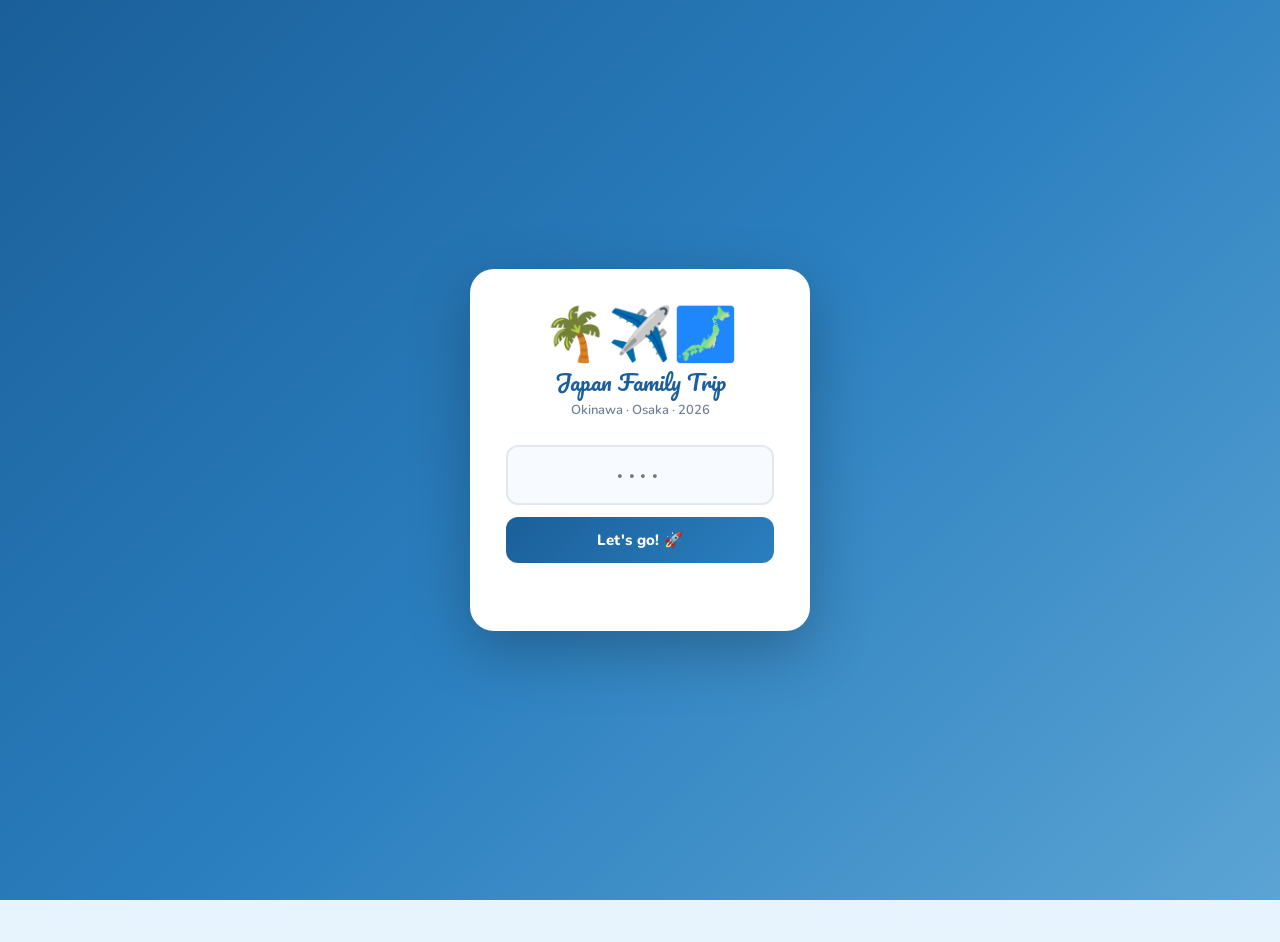
==== index.html @ 99470998 "Update index.html" ====
<!DOCTYPE html>
<html lang="en">
<head>
<meta charset="utf-8">
<meta name="viewport" content="width=device-width, initial-scale=1">
<title>Japan (Okinawa-Osaka) Family Trip 2026</title>
<!-- Favicon: palm tree + sun emoji rendered as SVG data URI -->
<link rel="icon" href="data:image/svg+xml,<svg xmlns='http://www.w3.org/2000/svg' viewBox='0 0 100 100'><text y='.9em' font-size='90'>🌴</text></svg>">
<link rel="preconnect" href="https://fonts.googleapis.com">
<link href="https://fonts.googleapis.com/css2?family=Nunito:wght@400;500;600;700;800&family=Pacifico&display=swap" rel="stylesheet">
<style>
/* ── PASSWORD SCREEN ── */
#pw-screen{
  position:fixed;inset:0;z-index:9999;
  background:linear-gradient(135deg,#1A5F9A 0%,#2B7FBF 50%,#5BA4D4 100%);
  display:flex;align-items:center;justify-content:center;
  font-family:'Nunito',sans-serif;
}
#pw-screen.hidden{display:none}
.pw-card{
  background:#fff;border-radius:24px;
  padding:40px 36px 36px;
  box-shadow:0 20px 60px rgba(0,0,0,.25);
  text-align:center;max-width:340px;width:90%;
}
.pw-emoji{font-size:52px;margin-bottom:8px;display:block;line-height:1}
.pw-title{
  font-family:'Pacifico',cursive;
  font-size:22px;color:#1A5F9A;
  margin-bottom:4px;line-height:1.2;
}
.pw-sub{font-size:13px;font-weight:600;color:#718096;margin-bottom:24px}
.pw-input{
  width:100%;padding:13px 16px;
  border:2px solid #E2E8F0;border-radius:12px;
  font-family:'Nunito',sans-serif;font-size:22px;
  font-weight:800;letter-spacing:.25em;
  text-align:center;color:#2D3748;
  outline:none;transition:border-color .2s;
  background:#F7FAFF;
}
.pw-input:focus{border-color:#2B7FBF;background:#fff}
.pw-btn{
  width:100%;margin-top:12px;padding:13px;
  background:linear-gradient(135deg,#1A5F9A,#2B7FBF);
  color:#fff;border:none;border-radius:12px;
  font-family:'Nunito',sans-serif;font-size:15px;font-weight:800;
  cursor:pointer;transition:opacity .2s,transform .1s;
  letter-spacing:.02em;
}
.pw-btn:hover{opacity:.92;transform:translateY(-1px)}
.pw-btn:active{transform:translateY(0)}
.pw-error{
  font-size:13px;font-weight:700;color:#E53E3E;
  margin-top:10px;min-height:20px;
  opacity:0;transition:opacity .2s;
}
.pw-error.show{opacity:1}
</style>
<style>
/* ── RESET ── */
*,*::before,*::after{box-sizing:border-box;margin:0;padding:0}

:root{
  --sky:#E8F4FD;
  --ocean:#2B7FBF;
  --ocean-deep:#1A5F9A;
  --ocean-light:#5BA4D4;
  --sand:#FEF3E2;
  --sand-dark:#F5E0B8;
  --coral:#F4845F;
  --coral-dark:#D9612F;
  --sun:#FFCA3A;
  --palm:#3A9E6F;
  --palm-dark:#2A7A52;
  --text:#2D3748;
  --text-soft:#718096;
  --white:#FFFFFF;
  --card-shadow:0 2px 12px rgba(43,127,191,.10), 0 1px 4px rgba(43,127,191,.06);

  --d1:#5B9FD4;
  --d2:#3A9E6F;
  --d3:#C4724A;
  --d4:#F4845F;
  --d5:#9B72CF;
  --d6:#5B9FD4;
  --d7:#3A9E6F;
  --d8:#C4724A;
  --d9:#F4A430;
  --d10:#718096;
}

html{scroll-behavior:smooth}

body{
  background:var(--sky);
  background-image:
    radial-gradient(ellipse at 20% 0%, rgba(255,202,58,.18) 0%, transparent 60%),
    radial-gradient(ellipse at 80% 0%, rgba(91,159,212,.2) 0%, transparent 55%);
  color:var(--text);
  font-family:'Nunito',sans-serif;
  font-size:15px;
  line-height:1.65;
  min-height:100vh;
}

/* ── WAVY DECORATION ── */
.wave-divider{
  width:100%;overflow:hidden;line-height:0;
  background:var(--ocean-deep);
}
.wave-divider svg{display:block;width:100%;height:32px}

/* ── HERO ── */
.hero{
  background:linear-gradient(135deg, var(--ocean-deep) 0%, var(--ocean) 50%, var(--ocean-light) 100%);
  color:#fff;
  padding:48px 28px 40px;
  position:relative;
  overflow:hidden;
}
.hero-bubbles{
  position:absolute;inset:0;pointer-events:none;overflow:hidden;
}
.bubble{
  position:absolute;border-radius:50%;
  background:rgba(255,255,255,.06);
  animation:rise 8s infinite ease-in;
}
.bubble:nth-child(1){width:60px;height:60px;left:8%;animation-delay:0s;animation-duration:9s}
.bubble:nth-child(2){width:35px;height:35px;left:22%;animation-delay:2s;animation-duration:7s}
.bubble:nth-child(3){width:80px;height:80px;left:55%;animation-delay:1s;animation-duration:11s}
.bubble:nth-child(4){width:45px;height:45px;left:75%;animation-delay:3s;animation-duration:8s}
.bubble:nth-child(5){width:25px;height:25px;left:90%;animation-delay:0.5s;animation-duration:6s}
@keyframes rise{
  0%{bottom:-80px;opacity:0}
  10%{opacity:1}
  90%{opacity:.4}
  100%{bottom:110%;opacity:0}
}

.hero-inner{max-width:900px;margin:0 auto;position:relative;z-index:1}
.hero h1{
  font-family:'Pacifico',cursive;
  font-size:clamp(32px,6vw,58px);
  line-height:1.1;
  margin-bottom:6px;
  text-shadow:0 2px 20px rgba(0,0,0,.15);
}
.hero h1 .highlight{
  color:var(--sun);
  display:inline-block;
}
.hero-sub{
  font-size:17px;font-weight:600;
  color:rgba(255,255,255,.85);
  margin-bottom:20px;
}
/* ── WAVE BOTTOM ── */
.hero-wave{
  position:absolute;bottom:-1px;left:0;right:0;
  pointer-events:none;
}

/* ── NAV ── */
.sticky-nav{
  position:sticky;top:0;z-index:100;
  background:rgba(232,244,253,.96);
  backdrop-filter:blur(12px);
  border-bottom:2px solid rgba(43,127,191,.12);
  box-shadow:0 2px 12px rgba(43,127,191,.08);
}
.nav-inner{
  max-width:900px;margin:0 auto;
  display:flex;align-items:center;gap:2px;
  padding:0 20px;overflow-x:auto;
  scrollbar-width:none;
}
.nav-inner::-webkit-scrollbar{display:none}
.nav-btn{
  flex-shrink:0;
  padding:12px 16px;
  font-size:13px;font-weight:700;font-family:'Nunito',sans-serif;
  color:var(--text-soft);background:none;border:none;cursor:pointer;
  border-bottom:3px solid transparent;
  border-radius:0;
  transition:color .2s,border-color .2s;
  white-space:nowrap;
}
.nav-btn:hover{color:var(--ocean)}
.nav-btn.active{color:var(--ocean);border-bottom-color:var(--ocean)}

/* ── LAYOUT ── */
.page{display:none}
.page.active{display:block}
.content{max-width:900px;margin:0 auto;padding:32px 20px 72px}

/* ── SECTION LABEL ── */
.section-label{
  font-size:12px;font-weight:800;letter-spacing:.1em;text-transform:uppercase;
  color:var(--ocean);margin-bottom:18px;
  display:flex;align-items:center;gap:10px;
}
.section-label::after{content:'';flex:1;height:2px;background:linear-gradient(to right,rgba(43,127,191,.2),transparent);border-radius:2px}

/* ── CITY BANNER ── */
.city-banner{
  border-radius:18px;padding:20px 22px;margin-bottom:24px;
  display:flex;align-items:center;gap:14px;
  position:relative;overflow:hidden;
}
.city-banner.oki{background:linear-gradient(135deg,#1A7F5A,#2BAF82)}
.city-banner.osa{background:linear-gradient(135deg,#C4724A,#F4845F)}
.city-banner-emoji{font-size:36px;line-height:1;flex-shrink:0}
.city-banner-text h2{font-size:20px;font-weight:800;color:#fff;line-height:1.2}
.city-banner-text p{font-size:13px;color:rgba(255,255,255,.8);font-weight:500;margin-top:2px}

/* ── CARDS ── */
.card{
  background:var(--white);
  border-radius:20px;
  overflow:hidden;
  margin-bottom:14px;
  box-shadow:var(--card-shadow);
  border:1.5px solid rgba(43,127,191,.08);
  transition:box-shadow .2s, transform .15s;
}
.card:hover{box-shadow:0 6px 24px rgba(43,127,191,.13);transform:translateY(-1px)}

.card-header{
  display:flex;align-items:center;gap:14px;
  padding:16px 20px;cursor:pointer;
  user-select:none;
  transition:background .15s;
  border-radius:20px 20px 0 0;
}
.card-header:hover{background:#F7FBFF}

.day-pill{
  width:42px;height:42px;border-radius:50%;
  display:flex;align-items:center;justify-content:center;
  font-size:11px;font-weight:800;color:#fff;flex-shrink:0;
  box-shadow:0 3px 10px rgba(0,0,0,.15);
}
.card-titles{flex:1;min-width:0}
.card-day-name{font-size:12px;font-weight:700;color:var(--text-soft);text-transform:uppercase;letter-spacing:.05em}
.card-title{font-size:16px;font-weight:800;color:var(--text)}
.card-date{
  font-size:12px;font-weight:600;color:var(--text-soft);
  background:var(--sky);border-radius:20px;padding:3px 10px;
  flex-shrink:0;margin-left:auto;
}
.chevron{
  font-size:16px;color:var(--text-soft);
  transition:transform .25s;flex-shrink:0;margin-left:4px;
}

.card-body{display:none;border-top:1.5px solid rgba(43,127,191,.08)}
.card-body.open{display:block}
.card-body-inner{padding:20px 22px}

/* ── STOPS ── */
.stops-list{display:flex;flex-direction:column;gap:0}
.stop{
  display:flex;gap:14px;
  padding:10px 0;
  position:relative;
}
.stop-left{
  display:flex;flex-direction:column;align-items:center;
  flex-shrink:0;width:14px;padding-top:4px;
}
.stop-dot{
  width:12px;height:12px;border-radius:50%;flex-shrink:0;
  border:2px solid white;
  box-shadow:0 0 0 1.5px currentColor;
}
.stop-line{
  flex:1;width:2px;
  background:linear-gradient(to bottom,rgba(43,127,191,.15),rgba(43,127,191,.05));
  margin:3px 0;min-height:14px;
}
.stop:last-child .stop-line{display:none}
.stop-text{padding-bottom:6px;flex:1;min-width:0}
.stop-name{font-size:14px;font-weight:700;color:var(--text)}
.stop-note{font-size:13px;color:var(--text-soft);margin-top:2px;line-height:1.5}
.transport{
  display:inline-flex;align-items:center;gap:5px;
  background:var(--sky);
  border:1.5px solid rgba(43,127,191,.15);
  border-radius:20px;padding:3px 10px;
  font-size:11px;font-weight:600;color:var(--ocean);margin-top:5px;
}

/* ── SUGGESTIONS ── */
.suggestions{
  margin-top:20px;padding:16px 18px;
  background:linear-gradient(135deg,#FFFBF0,#FFF9E8);
  border-radius:14px;
  border:1.5px solid rgba(244,164,48,.2);
}
.suggestions-label{
  font-size:12px;font-weight:800;letter-spacing:.06em;text-transform:uppercase;
  color:#C68A1A;margin-bottom:12px;
  display:flex;align-items:center;gap:6px;
}
.sugg-list{display:flex;flex-direction:column;gap:10px}
.sugg-item{
  background:rgba(255,255,255,.7);
  border-radius:10px;
  padding:10px 14px;
  border:1px solid rgba(244,164,48,.15);
}
.sugg-name{font-size:13px;font-weight:700;color:var(--text)}
.sugg-desc{font-size:12px;color:var(--text-soft);margin-top:2px;line-height:1.5}

/* ── NOTES ── */
.notes-area{
  margin-top:16px;padding:14px 16px;
  background:linear-gradient(135deg,#F0FBF6,#E8F8F0);
  border-radius:14px;
  border:1.5px solid rgba(58,158,111,.2);
}
.notes-label{
  font-size:12px;font-weight:800;letter-spacing:.06em;text-transform:uppercase;
  color:#2A7A52;margin-bottom:8px;
  display:flex;align-items:center;gap:6px;
}
textarea.notes{
  width:100%;min-height:72px;
  background:rgba(255,255,255,.8);
  border:1.5px solid rgba(58,158,111,.2);
  border-radius:10px;
  padding:10px 12px;
  font-family:'Nunito',sans-serif;
  font-size:13px;font-weight:500;color:var(--text);
  resize:vertical;outline:none;
  transition:border-color .2s,background .2s;
  line-height:1.55;
}
textarea.notes::placeholder{color:#A8C4B8;font-weight:400}
textarea.notes:focus{border-color:rgba(58,158,111,.5);background:#fff}
.save-note{
  margin-top:6px;font-size:11px;font-weight:600;
  color:#A8C4B8;display:flex;align-items:center;gap:5px;
}
.save-note.saved{color:#3A9E6F}

/* ── FLIGHT & HOTEL CARDS ── */
.flight-row{
  background:var(--white);border-radius:14px;
  box-shadow:var(--card-shadow);
  border:1.5px solid rgba(43,127,191,.08);
  padding:14px 18px;margin-bottom:10px;
  display:grid;grid-template-columns:auto 1fr auto;
  align-items:center;gap:14px;
}
.flight-no{
  font-size:11px;font-weight:800;
  background:var(--ocean);color:#fff;
  padding:3px 9px;border-radius:20px;white-space:nowrap;
}
.flight-route{font-size:14px;font-weight:700}
.flight-time{font-size:12px;font-weight:600;color:var(--text-soft);text-align:right}

.hotel-card{
  background:var(--white);border-radius:14px;
  box-shadow:var(--card-shadow);border:1.5px solid rgba(43,127,191,.08);
  padding:16px 18px;margin-bottom:10px;
  display:flex;gap:14px;align-items:flex-start;
}
.hotel-icon{font-size:26px;line-height:1;flex-shrink:0}
.hotel-name{font-size:15px;font-weight:800}
.hotel-detail{font-size:12px;font-weight:500;color:var(--text-soft);margin-top:3px;line-height:1.5}

/* ── QUICK DAY LIST ── */
.quick-item{
  background:var(--white);border-radius:14px;
  box-shadow:var(--card-shadow);border:1.5px solid rgba(43,127,191,.08);
  padding:12px 16px;margin-bottom:8px;
  display:flex;align-items:center;gap:12px;
  cursor:pointer;transition:all .15s;
}
.quick-item:hover{transform:translateX(4px);box-shadow:0 4px 18px rgba(43,127,191,.14)}

/* ── MAP CARDS ── */
.map-card{
  background:var(--white);border-radius:20px;
  box-shadow:var(--card-shadow);border:1.5px solid rgba(43,127,191,.08);
  padding:24px 20px 16px;margin-bottom:24px;
  overflow:hidden;
}
.map-card-title{font-size:17px;font-weight:800;margin-bottom:2px}
.map-card-sub{font-size:13px;font-weight:500;color:var(--text-soft);margin-bottom:16px}
.map-legend{
  display:flex;flex-wrap:wrap;gap:8px 18px;
  margin-top:14px;padding-top:12px;
  border-top:1.5px solid rgba(43,127,191,.08);
}
.leg-item{display:flex;align-items:center;gap:6px;font-size:12px;font-weight:600;color:var(--text-soft)}
.leg-dot{width:10px;height:10px;border-radius:50%;flex-shrink:0}

svg{display:block;width:100%}

@media(max-width:600px){
  .hero{padding:36px 16px 32px}
  .hero h1{font-size:36px}
  .content{padding:20px 14px 60px}
  .card-date{display:none}
  .flight-row{grid-template-columns:auto 1fr;gap:10px}
  .flight-time{grid-column:2;color:var(--text-soft);text-align:left}
}
</style>
</head>
<body>

<!-- PASSWORD SCREEN -->
<div id="pw-screen">
  <div class="pw-card">
    <span class="pw-emoji">🌴✈️🗾</span>
    <div class="pw-title">Japan Family Trip</div>
    <div class="pw-sub">Okinawa · Osaka · 2026</div>
    <input class="pw-input" id="pw-input" type="password"
           maxlength="4" placeholder="····"
           autocomplete="off" inputmode="numeric"
           onkeydown="if(event.key==='Enter')checkPw()">
    <button class="pw-btn" onclick="checkPw()">Let's go! 🚀</button>
    <div class="pw-error" id="pw-error">Wrong password — try again! 🙈</div>

  </div>
</div>

<!-- HERO -->
<div class="hero">
  <div class="hero-bubbles">
    <div class="bubble"></div><div class="bubble"></div>
    <div class="bubble"></div><div class="bubble"></div><div class="bubble"></div>
  </div>
  <div class="hero-inner">
    <h1>Japan <span class="highlight">Trip!</span></h1>
    <div class="hero-sub">Andrew, Cheryl, Ethan & Elroy · 30 May – 8 Jun 2026 🌴</div>
  </div>
  <svg class="hero-wave" viewBox="0 0 1440 48" preserveAspectRatio="none" style="height:48px">
    <path d="M0,32 C360,0 720,48 1080,16 C1260,0 1380,24 1440,32 L1440,48 L0,48 Z" fill="#E8F4FD"/>
  </svg>
</div>

<!-- NAV -->
<nav class="sticky-nav">
  <div class="nav-inner">
    <button class="nav-btn active" onclick="showPage('overview')">🗓 Overview</button>
    <button class="nav-btn" onclick="showPage('okinawa')">🏝 Okinawa</button>
    <button class="nav-btn" onclick="showPage('osaka')">🏙 Osaka</button>
    <button class="nav-btn" onclick="showPage('maps')">🗺 Maps</button>
    <button class="nav-btn" onclick="showPage('notes')">📝 Notes</button>
  </div>
</nav>

<!-- ════════ OVERVIEW ════════ -->
<div id="page-overview" class="page active">
<div class="content">
  <div class="section-label">✈️ Flights</div>
  <div style="margin-bottom:28px">
    <div class="flight-row">
      <span class="flight-no">SQ 656</span>
      <span class="flight-route">Singapore Changi T2 → Fukuoka T1</span>
      <span class="flight-time">30 May · 01:20 → 08:20</span>
    </div>
    <div class="flight-row">
      <span class="flight-no">NH 1207</span>
      <span class="flight-route">Fukuoka T1 (Domestic) → Okinawa Naha T1</span>
      <span class="flight-time">30 May · 12:05 → 13:55</span>
    </div>
    <div class="flight-row">
      <span class="flight-no">NU 004</span>
      <span class="flight-route">Okinawa Naha T1 → Osaka KIX T1</span>
      <span class="flight-time">4 Jun · 11:15 → 13:15</span>
    </div>
    <div class="flight-row">
      <span class="flight-no">SQ 621</span>
      <span class="flight-route">Osaka KIX T1 → Singapore Changi T3</span>
      <span class="flight-time">8 Jun · 17:25 → 22:55</span>
    </div>
  </div>

  <div class="section-label">🏨 Hotels</div>
  <div style="margin-bottom:28px">
    <div class="hotel-card">
      <div class="hotel-icon">🌊</div>
      <div>
        <div class="hotel-name">JR Kyushu Hotel Blossom Naha</div>
        <div class="hotel-detail">30 May – 4 Jun · 5 nights · 1 min walk to Kokusai-dori · next to Makishi Yui Rail station · free coffee bar on 13th floor!</div>
      </div>
    </div>
    <div class="hotel-card">
      <div class="hotel-icon">🌆</div>
      <div>
        <div class="hotel-name">Fraser Residence Nankai Osaka</div>
        <div class="hotel-detail">4–8 Jun · 4 nights · next to Nankai Namba station · apartment with kitchen, washer/dryer · great for families</div>
      </div>
    </div>
  </div>

  <div class="section-label">📅 All Days</div>
  <div id="quickdays"></div>
</div>
</div>

<!-- ════════ OKINAWA ════════ -->
<div id="page-okinawa" class="page">
<div class="content">
  <div class="city-banner oki">
    <div class="city-banner-emoji">🌺</div>
    <div class="city-banner-text">
      <h2>Okinawa</h2>
      <p>30 May – 4 Jun · JR Kyushu Hotel Blossom Naha</p>
    </div>
  </div>
  <div id="okinawa-days"></div>
</div>
</div>

<!-- ════════ OSAKA ════════ -->
<div id="page-osaka" class="page">
<div class="content">
  <div class="city-banner osa">
    <div class="city-banner-emoji">🦌</div>
    <div class="city-banner-text">
      <h2>Osaka</h2>
      <p>4–8 Jun · Fraser Residence Nankai Osaka</p>
    </div>
  </div>
  <div id="osaka-days"></div>
</div>
</div>

<!-- ════════ MAPS ════════ -->
<div id="page-maps" class="page">
<div class="content">

  <div class="map-card">
    <div class="map-card-title">🌺 Okinawa</div>
    <div class="map-card-sub">30 May – 4 Jun · all locations</div>
    <svg viewBox="0 0 620 600">
      <text x="295" y="18" text-anchor="middle" font-size="9" fill="#aaa" font-family="Nunito">N ↑</text>
      <ellipse cx="295" cy="305" rx="178" ry="262" fill="#F0FBF6" stroke="#B2DEC8" stroke-width="1.5" transform="rotate(-8,295,305)"/>
      <circle cx="340" cy="90" r="9" fill="#3A9E6F"/>
      <text x="355" y="86" font-size="12" font-weight="700" fill="#3A9E6F" font-family="Nunito">Churaumi Aquarium</text>
      <text x="355" y="100" font-size="10" fill="#888" font-family="Nunito">D2 · Churaumi Day</text>
      <circle cx="392" cy="168" r="8" fill="#3A9E6F"/>
      <text x="405" y="164" font-size="12" font-weight="700" fill="#3A9E6F" font-family="Nunito">Busena Marine Park</text>
      <text x="405" y="178" font-size="10" fill="#888" font-family="Nunito">D2 · optional</text>
      <circle cx="202" cy="268" r="8" fill="#F4845F"/>
      <line x1="192" y1="268" x2="90" y2="268" stroke="#F4845F" stroke-width="1" stroke-dasharray="3 3" opacity=".6"/>
      <text x="86" y="264" font-size="12" font-weight="700" fill="#F4845F" text-anchor="end" font-family="Nunito">American Village</text>
      <text x="86" y="278" font-size="10" fill="#888" text-anchor="end" font-family="Nunito">D4 · Relax Day</text>
      <circle cx="400" cy="272" r="8" fill="#9B72CF"/>
      <text x="413" y="268" font-size="12" font-weight="700" fill="#9B72CF" font-family="Nunito">Pokémon Center</text>
      <text x="413" y="282" font-size="10" fill="#888" font-family="Nunito">D5 · Flexible Day</text>
      <circle cx="368" cy="320" r="8" fill="#C4724A"/>
      <text x="381" y="316" font-size="12" font-weight="700" fill="#C4724A" font-family="Nunito">Shurijo Castle</text>
      <text x="381" y="330" font-size="10" fill="#888" font-family="Nunito">D3 · History Day</text>
      <circle cx="280" cy="348" r="11" fill="#1A5F9A"/>
      <text x="280" y="372" text-anchor="middle" font-size="11" font-weight="800" fill="#1A5F9A" font-family="Nunito">🏨 Hotel</text>
      <text x="280" y="384" text-anchor="middle" font-size="9" fill="#888" font-family="Nunito">JR Kyushu Blossom</text>
      <circle cx="318" cy="354" r="7" fill="#5B9FD4"/>
      <text x="327" y="350" font-size="11" font-weight="700" fill="#5B9FD4" font-family="Nunito">Kokusai-dori</text>
      <text x="327" y="362" font-size="9" fill="#888" font-family="Nunito">+ Makishi · D1, D5</text>
      <circle cx="224" cy="406" r="8" fill="#C4724A"/>
      <line x1="214" y1="406" x2="90" y2="406" stroke="#C4724A" stroke-width="1" stroke-dasharray="3 3" opacity=".6"/>
      <text x="86" y="402" font-size="12" font-weight="700" fill="#C4724A" text-anchor="end" font-family="Nunito">Navy HQ</text>
      <text x="86" y="416" font-size="10" fill="#888" text-anchor="end" font-family="Nunito">D3 · History Day</text>
      <circle cx="240" cy="452" r="8" fill="#5B9FD4"/>
      <text x="228" y="474" text-anchor="middle" font-size="11" font-weight="700" fill="#5B9FD4" font-family="Nunito">✈ Airport</text>
      <text x="228" y="486" text-anchor="middle" font-size="9" fill="#888" font-family="Nunito">D1 arrive · D6 depart</text>
      <text x="295" y="572" text-anchor="middle" font-size="9" fill="#bbb" font-family="Nunito">Naha ↔ Churaumi ~100km · highway bus ~2.5–3h</text>
    </svg>
    <div class="map-legend">
      <div class="leg-item"><div class="leg-dot" style="background:#1A5F9A"></div>Hotel</div>
      <div class="leg-item"><div class="leg-dot" style="background:#5B9FD4"></div>D1 Arrive</div>
      <div class="leg-item"><div class="leg-dot" style="background:#3A9E6F"></div>D2 Churaumi Day</div>
      <div class="leg-item"><div class="leg-dot" style="background:#C4724A"></div>D3 History Day</div>
      <div class="leg-item"><div class="leg-dot" style="background:#F4845F"></div>D4 Relax Day</div>
      <div class="leg-item"><div class="leg-dot" style="background:#9B72CF"></div>D5 Flexible Day</div>
    </div>
  </div>

  <div class="map-card">
    <div class="map-card-title">🦌 Osaka</div>
    <div class="map-card-sub">4–8 Jun · all locations</div>
    <svg viewBox="0 0 620 540">
      <text x="308" y="18" text-anchor="middle" font-size="9" fill="#aaa" font-family="Nunito">N ↑</text>
      <circle cx="308" cy="270" r="218" fill="#FFF8F0" stroke="#F5D5B8" stroke-width="1.5"/>
      <path d="M 96 175 Q 68 250 94 325" fill="none" stroke="#A8D4F0" stroke-width="2.5" stroke-dasharray="5 4"/>
      <text x="52" y="252" font-size="9" fill="#99C4E0" text-anchor="middle" font-family="Nunito">Osaka Bay</text>
      <circle cx="295" cy="82" r="8" fill="#F4A430"/>
      <text x="307" y="78" font-size="12" font-weight="700" fill="#F4A430" font-family="Nunito">Nintendo Store</text>
      <text x="307" y="92" font-size="10" fill="#888" font-family="Nunito">D9 · Umeda · optional</text>
      <circle cx="122" cy="232" r="9" fill="#3A9E6F"/>
      <line x1="112" y1="232" x2="72" y2="232" stroke="#3A9E6F" stroke-width="1" stroke-dasharray="3 3" opacity=".6"/>
      <text x="68" y="220" font-size="12" font-weight="700" fill="#3A9E6F" text-anchor="end" font-family="Nunito">Kaiyukan</text>
      <text x="68" y="234" font-size="11" fill="#3A9E6F" text-anchor="end" font-family="Nunito">+ Legoland</text>
      <text x="68" y="247" font-size="10" fill="#888" text-anchor="end" font-family="Nunito">D7</text>
      <circle cx="308" cy="272" r="11" fill="#1A5F9A"/>
      <text x="308" y="294" text-anchor="middle" font-size="11" font-weight="800" fill="#1A5F9A" font-family="Nunito">🏨 Hotel</text>
      <text x="308" y="306" text-anchor="middle" font-size="9" fill="#888" font-family="Nunito">Fraser Residence Nankai</text>
      <circle cx="342" cy="244" r="8" fill="#5B9FD4"/>
      <text x="354" y="240" font-size="12" font-weight="700" fill="#5B9FD4" font-family="Nunito">Dotonbori</text>
      <text x="354" y="254" font-size="10" fill="#888" font-family="Nunito">+ Shinsaibashi · D6, D9</text>
      <circle cx="388" cy="278" r="8" fill="#F4A430"/>
      <text x="400" y="274" font-size="12" font-weight="700" fill="#F4A430" font-family="Nunito">Kuromon Market</text>
      <text x="400" y="288" font-size="10" fill="#888" font-family="Nunito">D9 · Kuromon Day</text>
      <circle cx="372" cy="362" r="8" fill="#C4724A"/>
      <text x="384" y="358" font-size="12" font-weight="700" fill="#C4724A" font-family="Nunito">Tennoji Zoo</text>
      <text x="384" y="372" font-size="11" fill="#C4724A" font-family="Nunito">+ Tsutenkaku</text>
      <text x="384" y="385" font-size="10" fill="#888" font-family="Nunito">D8 · Tennoji Day</text>
      <circle cx="112" cy="464" r="8" fill="#999"/>
      <text x="124" y="460" font-size="12" font-weight="700" fill="#888" font-family="Nunito">✈ KIX Airport</text>
      <text x="124" y="474" font-size="10" fill="#888" font-family="Nunito">D6 arrive · D10 fly home</text>
      <line x1="296" y1="278" x2="124" y2="456" stroke="#ccc" stroke-width="1.5" stroke-dasharray="5 4"/>
      <text x="195" y="388" font-size="9" fill="#bbb" transform="rotate(-45,195,388)" font-family="Nunito">Nankai Rapi:t ~35 min</text>
      <text x="308" y="524" text-anchor="middle" font-size="9" fill="#ccc" font-family="Nunito">south Osaka ↓</text>
    </svg>
    <div class="map-legend">
      <div class="leg-item"><div class="leg-dot" style="background:#1A5F9A"></div>Hotel</div>
      <div class="leg-item"><div class="leg-dot" style="background:#5B9FD4"></div>D6 Fly in</div>
      <div class="leg-item"><div class="leg-dot" style="background:#3A9E6F"></div>D7 Aquarium + Lego</div>
      <div class="leg-item"><div class="leg-dot" style="background:#C4724A"></div>D8 Tennoji Day</div>
      <div class="leg-item"><div class="leg-dot" style="background:#F4A430"></div>D9 Kuromon Day</div>
      <div class="leg-item"><div class="leg-dot" style="background:#999"></div>D10 Fly Home</div>
    </div>
  </div>

</div>
</div>

<script>
const days = [
  {id:'d1',city:'okinawa',color:'#5B9FD4',num:'D1',label:'Arrive Okinawa',title:'Arrive Okinawa',date:'30 May (Sat)',
    stops:[
      {name:'Naha Airport',note:'Arrive ~12:30pm · immigration + baggage',transport:'🚕 Taxi to hotel ~15 min · ¥1,800–2,500'},
      {name:'JR Kyushu Hotel Blossom Naha',note:'Check in · rest · free coffee bar on 13th floor!'},
      {name:'Kokusai-dori (evening)',note:'Walking + Okinawan snacks + souvenir shopping · Don Quijote if needed · dinner: soba / taco rice',transport:'🚶 1 min walk from hotel'},
    ],
    suggestions:[
      {name:'Helios Pub & Brewery',desc:'Okinawan craft beer and food — great casual first-night dinner right on Kokusai-dori'},
      {name:'Pork Tamago Onigiri',desc:'Iconic Okinawan rice balls — look for the stalls inside Makishi Market, open late and super tasty'},
      {name:'Blue Seal Ice Cream 🍦',desc:'Okinawa\'s beloved ice cream brand on Kokusai-dori. Beniimo (purple sweet potato) is the must-try!'},
      {name:'Makishi Public Market (evening)',desc:'The market stays lively into the evening — grab fresh fruit, local snacks and watch the vendors in action, a great intro to Okinawan food culture'},
      {name:'Don Quijote Kokusai-dori',desc:'Open 24h, great for stocking up on Japanese snacks, drinks and essentials for the trip — the kids will love browsing the toy and candy floors'},
    ],city:'okinawa',color:'#3A9E6F',num:'D2',label:'Churaumi Day',title:'Churaumi Day 🐋',date:'31 May (Sun)',
    stops:[
      {name:'Hotel → Naha Bus Terminal',note:'Leave ~7–8am',transport:'🚕 Taxi ~5–10 min to bus terminal'},
      {name:'Churaumi Aquarium',note:'Whale shark tank · manta rays · sea turtles · Ocean Expo Park · dolphin show · lunch on site',transport:'🚌 Highway bus ~2.5–3h · book in advance!'},
      {name:'Busena Marine Park (optional)',note:'Glass-bottom boat · decide on the day based on energy',transport:'🚕 Taxi from Churaumi ~45–60 min · ¥7,000–10,000'},
      {name:'Return to Naha · dinner near hotel',note:'',transport:'🚌 Bus back to Naha'},
    ],
    suggestions:[
      {name:'Emerald Beach (Ocean Expo Park)',desc:'Free beach right inside the park — calm, sheltered, perfect for the kids to splash around after the aquarium 🏖'},
      {name:'Nakijin Castle Ruins',desc:'UNESCO World Heritage site on the drive back — quick 20-min stop with great views, worth the detour'},
      {name:'Orion Beer Factory',desc:'Okinawa\'s famous local brewery is near Churaumi — tours available for a fun grown-up pitstop 🍺'},
      {name:'Ocean Expo Park Tropical Dream Center',desc:'Stunning botanical gardens right inside the park with a huge orchid collection — free with aquarium entry and a peaceful contrast to the busy tanks'},
      {name:'Kouri Ocean Tower',desc:'On the way back south, this hilltop tower on Kouri Island has spectacular views of the turquoise straits and a short beach walk below — great for a sunset stop'},
    ],city:'okinawa',color:'#C4724A',num:'D3',label:'History Day',title:'History Day 🏯',date:'1 Jun (Mon)',
    stops:[
      {name:'Shurijo Castle',note:'Ryukyu Kingdom history · castle walls & gates · reconstruction areas',transport:'🚉 Yui Rail + short taxi from hotel'},
      {name:'Lunch — Tsuboya Pottery Street',note:'Great spots for soba and browsing local pottery shops'},
      {name:'Former Navy Underground HQ',note:'WWII tunnel complex · historical · sombre · allow ~1h',transport:'🚕 Taxi from Shuri area'},
      {name:'Return to hotel · relaxed dinner',note:''},
    ],
    suggestions:[
      {name:'Kinjo-cho Stone Pavement Street',desc:'Beautiful old Ryukyu stone-paved lane, 15 min downhill walk from Shurijo — gorgeous photos, very peaceful 📸'},
      {name:'Tsuboya Pottery Museum',desc:'Small but lovely museum on Okinawan pottery culture, right on the walk back toward Makishi'},
      {name:'Hakugincho Shopping Arcade',desc:'Covered old-school local shopping street near the hotel — very un-touristy, great for a quiet evening browse'},
      {name:'Naminoue Shrine 🏮',desc:'Okinawa\'s most important Shinto shrine perched on a dramatic cliff overlooking the sea — a short taxi from Shurijo and a serene place to decompress after the heavy Navy HQ visit'},
      {name:'Okinawa Prefectural Museum',desc:'Right near Omoromachi station on the Yui Rail — excellent exhibits on Ryukyu Kingdom history and culture that give great context to what you saw at Shurijo, free for under-18s'},
    ],city:'okinawa',color:'#F4845F',num:'D4',label:'Relax Day',title:'Relax Day 🌅',date:'2 Jun (Tue)',
    stops:[
      {name:'American Village, Chatan',note:'Seaside walk · cafés · shopping · sunset · snacks · completely free-and-easy day',transport:'🚌 Bus or taxi from Naha ~40 min'},
    ],
    suggestions:[
      {name:'Araha Beach',desc:'Right next to American Village — sandy, calm, great for the kids to run around while you grab a coffee at the beachside cafés 🏄'},
      {name:'Depot Island',desc:'The main shopping complex in American Village — good mix of local boutiques, surf shops, and kid-friendly restaurants'},
      {name:'Zhyvago Coffee Works ☕',desc:'Popular café in American Village with great coffee and tiramisu — perfect for a relaxed afternoon sit-down'},
      {name:'Sunset Beach',desc:'A short walk north of American Village, this wider beach is great for watching the Okinawan sunset — bring snacks from a nearby combini and just sit and watch'},
      {name:'Mihama American Village Ferris Wheel',desc:'Small ferris wheel right in the American Village complex — cheap, quick and the kids will enjoy it, with good views over the bay and the village lights at dusk'},
    ],city:'okinawa',color:'#9B72CF',num:'D5',label:'Flexible Day',title:'Flexible Day 🎮',date:'3 Jun (Wed)',
    stops:[
      {name:'No fixed plan · keep it light',note:'Options: Makishi Market · Pokémon Center · shopping · café hopping · rest',transport:'🚶 Makishi Market: walk from hotel · 🚌 Pokémon Center: bus ~50 min to Ion Mall'},
    ],
    suggestions:[
      {name:'Makishi Public Market 🐟',desc:'Buy fresh seafood downstairs, have it cooked upstairs for ¥500/person — the real Okinawa seafood experience'},
      {name:'Naminoue Shrine & Beach',desc:'Quiet clifftop shrine with a small beach below — hidden gem close to Naha, easy taxi ride'},
      {name:'Kakigori shaved ice 🍧',desc:'Look for an old-school zenzai shop near Makishi — Okinawan shaved ice with red beans, locals queue for it'},
      {name:'Palette Kumoji (shopping mall)',desc:'Naha\'s central shopping mall on Kokusai-dori — good for browsing Okinawan craft goods, clothing and a food court lunch without leaving the city centre'},
      {name:'Yui Rail day pass',desc:'Worth grabbing a day pass (¥700) if you\'re hopping around Naha — covers all stations from the airport to Shuri, great for spontaneous exploring without worrying about fares'},
    ],city:'okinawa',color:'#5B9FD4',num:'D6',label:'Fly to Osaka',title:'Fly to Osaka ✈️',date:'4 Jun (Thu)',
    stops:[
      {name:'Checkout · Naha Airport',note:'NU004 departs 11:15',transport:'🚉 Yui Rail: Makishi → Airport ~10 min'},
      {name:'Kansai International Airport (KIX)',note:'Land 13:15',transport:'🚄 Nankai Rapi:t → Namba ~35 min · walk to Fraser Suites'},
      {name:'Fraser Residence Nankai Osaka',note:'Check in · settle in'},
      {name:'Dotonbori + Shinsaibashi (evening)',note:'Glico sign · street snacks · arcades · shopping',transport:'🚶 5 min walk from hotel'},
    ],
    suggestions:[
      {name:'Ichiran Ramen 🍜',desc:'Solo-booth ramen — a genuine Osaka experience and the kids will find the little booths fascinating'},
      {name:'Don Quijote Shinsaibashi',desc:'Open late, massive floors of snacks, cosmetics and novelties — great first-night browse'},
      {name:'Dotonbori canal at night 🌟',desc:'The neon canal is spectacular after dark — walk the whole strip for giant food signs and electric city energy'},
      {name:'Namba Grand Kagetsu (NGK)',desc:'Osaka\'s most famous comedy theatre is right in Namba — if you can catch a show, the physical comedy is entertaining even without Japanese, and it gives a real taste of Osaka culture'},
      {name:'Hozenji Yokocho for dinner',desc:'Stone-paved alley a 5-min walk from the hotel with atmospheric old-Osaka restaurants — a quieter, more intimate alternative to the Dotonbori main strip on your first night'},
    ],city:'osaka',color:'#3A9E6F',num:'D7',label:'Aquarium + Legoland Day',title:'Aquarium + Legoland Day 🦈',date:'5 Jun (Fri)',
    stops:[
      {name:'Osaka Aquarium Kaiyukan',note:'Whale shark · penguins · jellyfish · spiral 8-floor tank · book tickets online!',transport:'🚇 Osaka Metro → Osakako Stn ~20 min'},
      {name:'Legoland Discovery Center Osaka',note:'Indoor rides · Lego play zones · same Tempozan area as Kaiyukan',transport:'🚶 2 min walk from Kaiyukan'},
      {name:'Dinner — Tempozan or back to Namba',note:''},
    ],
    suggestions:[
      {name:'Tempozan Ferris Wheel 🎡',desc:'One of Japan\'s largest ferris wheels right at the harbour — great views, kids absolutely love it, ~15 min ride'},
      {name:'Tempozan Marketplace food hall',desc:'Good lunch right beside the aquarium — decent Osaka-style food without going far'},
      {name:'Santa Maria Harbour Cruise ⛵',desc:'45-min cruise from Tempozan on a replica of Columbus\'s ship — a lovely bonus if the kids still have energy'},
      {name:'Osaka Culturarium at Tempozan',desc:'Interactive digital art museum right at Tempozan — if the kids still have steam after Legoland, the immersive projections are stunning and very different from anything else on the trip'},
      {name:'Namba Parks (evening)',desc:'Walking back to the hotel, cut through Namba Parks for the rooftop garden and a look at the illuminated waterfall wall — a nice wind-down after a big day at the waterfront'},
    ],city:'osaka',color:'#C4724A',num:'D8',label:'Tennoji Day',title:'Tennoji Day 🦁',date:'6 Jun (Sat)',
    stops:[
      {name:'Tennoji Zoo',note:'Morning visit · ¥500 entry (great value!) · closes 5pm · closed Mon',transport:'🚇 Osaka Metro → Dobutsuen-mae or Tennoji Stn'},
      {name:'Shinsekai + Tsutenkaku Tower',note:'Retro Osaka streets · local snacks · optional tower climb for city views',transport:'🚶 5 min walk from zoo'},
      {name:'Afternoon — flexible',note:'Shopping · arcades · cafés · rest at hotel'},
    ],
    suggestions:[
      {name:'Kushikatsu Daruma 🍢',desc:'The birthplace of Osaka kushikatsu (deep-fried skewers) — the original Shinsekai branch is legendary'},
      {name:'Abeno Harukas',desc:'Japan\'s tallest building at Tennoji Station — observation deck on the 60th floor, stunning views on a clear day'},
      {name:'Osaka Museum of Housing & Living',desc:'Life-size recreation of Edo-period Osaka streets — surprisingly great for curious kids and fascinating for adults'},
      {name:'Tennoji Park & Keitakuen Garden',desc:'Just behind the zoo entrance, this traditional Japanese garden is free with zoo admission and lovely for a slow afternoon stroll — peaceful escape from the Shinsekai bustle'},
      {name:'Spa World Osaka',desc:'Massive public onsen complex a 5-min walk from Tennoji — if the kids are up for it, the international themed bath floors are a fun and very Osaka experience for the whole family'},
    ],city:'osaka',color:'#F4A430',num:'D9',label:'Kuromon Day',title:'Kuromon Day 🦐',date:'7 Jun (Sun)',
    stops:[
      {name:'Kuromon Ichiba Market (morning)',note:'Go early before the crowds · grilled seafood · wagyu skewers · fruits · tamago',transport:'🚇 Osaka Metro → Nippombashi Stn · 5 min walk'},
      {name:'Free afternoon — shopping',note:'Pokémon Center · Nintendo Store (Umeda) · Daimaru · Shinsaibashi',transport:'🚇 Nintendo Store: Metro to Umeda ~10 min'},
    ],
    suggestions:[
      {name:'Hozenji Yokocho Alley',desc:'Atmospheric stone-paved alley near Dotonbori with a moss-covered statue — peaceful contrast to the crowds 🌿'},
      {name:'Shinsaibashi-suji arcade',desc:'Covered shopping street all the way to Dotonbori — Uniqlo, toy shops, snack stores, rain-proof!'},
      {name:'Sushiro Dotonbori 🍣',desc:'Conveyor belt sushi right in Namba — go at 3pm to skip dinner queues, kids love the touch-screen ordering'},
      {name:'Daimaru Shinsaibashi food basement',desc:'The B2 food hall under Daimaru is one of Osaka\'s best depachika — stunning Japanese sweets, bento, wagashi and beautifully packaged gifts, great for last Osaka souvenirs'},
      {name:'Amerikamura "Triangle Park"',desc:'5 min from Shinsaibashi — this quirky little square is the heart of Osaka streetwear culture, great for people-watching and the surrounding vintage and sneaker shops are excellent for browsing'},
    ],city:'osaka',color:'#718096',num:'D10',label:'Fly Home',title:'Fly Home 🛫',date:'8 Jun (Mon)',
    stops:[
      {name:'Last morning + checkout',note:'Final breakfast · last-minute snacks at Don Quijote or Family Mart'},
      {name:'Nankai Namba Station → KIX',note:'SQ621 departs 17:25 · arrive airport by 15:15',transport:'🚄 Nankai Rapi:t ~35 min · station is 2 min walk from hotel'},
      {name:'Singapore Changi ✈️',note:'Arrives 22:55 · welcome home!'},
    ],
    suggestions:[
      {name:'KIX duty-free 🛍',desc:'Terminal 1 has excellent Japanese snacks, wagashi sweets and cosmetics — leave 45 min for a proper browse'},
      {name:'Last takoyaki at Dotonbori 🐙',desc:'One final round of street food before heading to the station — Kukuru and Aizuya are both excellent'},
      {name:'Konbini run for the flight 🍙',desc:'Load up at Family Mart near Fraser Suites — Japanese onigiri and Pocky beat airport food every time'},
      {name:'Namba station souvenir shops',desc:'The underground Nankai Namba concourse has a row of souvenir and snack shops — great for last-minute Osaka-specific omiyage (gifts) without going back to Dotonbori'},
      {name:'KIX observation deck (Skygarden)',desc:'If you arrive at the airport with time to spare, the 4th floor Sky Garden has great views of planes and the bay — free, and a nice low-key activity to keep the kids entertained before the gate opens'},
    ]

function renderDay(d, container) {
  const el = document.createElement('div');
  el.className = 'card';
  el.id = 'card-' + d.id;
  el.innerHTML = `
    <div class="card-header" onclick="toggleCard('${d.id}')">
      <div class="day-pill" style="background:${d.color}">${d.num}</div>
      <div class="card-titles">
        <div class="card-day-name">${d.label}</div>
        <div class="card-title">${d.title}</div>
      </div>
      <div class="card-date">${d.date}</div>
      <div class="chevron" id="chev-${d.id}">▾</div>
    </div>
    <div class="card-body" id="body-${d.id}">
      <div class="card-body-inner">
        <div class="stops-list">
          ${d.stops.map((s,i) => `
            <div class="stop">
              <div class="stop-left">
                <div class="stop-dot" style="color:${d.color};background:${d.color}"></div>
                <div class="stop-line"></div>
              </div>
              <div class="stop-text">
                <div class="stop-name">${s.name}</div>
                ${s.note ? `<div class="stop-note">${s.note}</div>` : ''}
                ${s.transport ? `<div><span class="transport">${s.transport}</span></div>` : ''}
              </div>
            </div>
          `).join('')}
        </div>
        <div class="suggestions">
          <div class="suggestions-label">✨ Also consider</div>
          <div class="sugg-list">
            ${d.suggestions.map(s => `
              <div class="sugg-item">
                <div class="sugg-name">${s.name}</div>
                <div class="sugg-desc">${s.desc}</div>
              </div>
            `).join('')}
          </div>
        </div>
      </div>
    </div>
  `;
  container.appendChild(el);
}

function toggleCard(id) {
  const body = document.getElementById('body-' + id);
  const chev = document.getElementById('chev-' + id);
  const open = body.classList.toggle('open');
  chev.style.transform = open ? 'rotate(180deg)' : '';
}

const okiContainer = document.getElementById('okinawa-days');
const osaContainer = document.getElementById('osaka-days');
const quickContainer = document.getElementById('quickdays');

days.forEach(d => {
  if (d.city === 'okinawa') renderDay(d, okiContainer);
  else renderDay(d, osaContainer);
});

days.forEach((d, i) => {
  // Insert city break labels
  if (i === 0) {
    const hdr = document.createElement('div');
    hdr.innerHTML = `<div style="font-size:11px;font-weight:800;letter-spacing:.09em;text-transform:uppercase;color:#3A9E6F;margin:0 0 8px;display:flex;align-items:center;gap:8px">🏝 Okinawa <span style="flex:1;height:2px;background:linear-gradient(to right,rgba(58,158,111,.25),transparent);border-radius:2px;display:inline-block"></span></div>`;
    quickContainer.appendChild(hdr);
  }
  if (i === 6) {
    const hdr = document.createElement('div');
    hdr.innerHTML = `<div style="font-size:11px;font-weight:800;letter-spacing:.09em;text-transform:uppercase;color:#C4724A;margin:16px 0 8px;display:flex;align-items:center;gap:8px">🏙 Osaka <span style="flex:1;height:2px;background:linear-gradient(to right,rgba(196,114,74,.25),transparent);border-radius:2px;display:inline-block"></span></div>`;
    quickContainer.appendChild(hdr);
  }

  const el = document.createElement('div');
  el.className = 'quick-item';
  el.onclick = () => {
    showPage(d.city === 'okinawa' ? 'okinawa' : 'osaka');
    setTimeout(() => {
      document.getElementById('card-' + d.id).scrollIntoView({behavior:'smooth', block:'center'});
      const body = document.getElementById('body-' + d.id);
      const chev = document.getElementById('chev-' + d.id);
      if (!body.classList.contains('open')) { body.classList.add('open'); chev.style.transform = 'rotate(180deg)'; }
    }, 120);
  };
  el.innerHTML = `
    <div style="width:38px;height:38px;border-radius:50%;background:${d.color};display:flex;align-items:center;justify-content:center;font-size:11px;font-weight:800;color:#fff;flex-shrink:0;box-shadow:0 2px 8px rgba(0,0,0,.12)">${d.num}</div>
    <div style="flex:1;min-width:0">
      <div style="font-size:14px;font-weight:800;color:#2D3748">${d.title}</div>
      <div style="font-size:12px;font-weight:600;color:#718096">${d.date}</div>
    </div>
    <div style="font-size:18px;color:#CBD5E0">›</div>
  `;
  quickContainer.appendChild(el);
});

function showPage(name) {
  document.querySelectorAll('.page').forEach(p => p.classList.remove('active'));
  document.querySelectorAll('.nav-btn').forEach(b => b.classList.remove('active'));
  document.getElementById('page-' + name).classList.add('active');
  document.querySelector(`[onclick="showPage('${name}')"]`).classList.add('active');
  window.scrollTo({top:0, behavior:'smooth'});
}

/* ── PERSISTENT NOTES (storage API + localStorage fallback) ── */
async function saveNote(id, value, statusEl) {
  // Try Artifacts persistent storage first
  try {
    await window.storage.set('note-' + id, value);
  } catch(e) {}
  // Always also write to localStorage as backup
  try { localStorage.setItem('note-' + id, value); } catch(e) {}
  if (statusEl) {
    statusEl.textContent = '✓ Saved!';
    statusEl.classList.add('saved');
    setTimeout(() => {
      statusEl.textContent = 'Type to add notes — saved automatically';
      statusEl.classList.remove('saved');
    }, 2000);
  }
}

async function loadNote(id) {
  let val = '';
  // Try persistent storage first
  try {
    const r = await window.storage.get('note-' + id);
    if (r && r.value) val = r.value;
  } catch(e) {
    // Fall back to localStorage
    try { val = localStorage.getItem('note-' + id) || ''; } catch(e2) {}
  }
  // If nothing in persistent store, check localStorage
  if (!val) {
    try { val = localStorage.getItem('note-' + id) || ''; } catch(e) {}
  }
  const ta = document.getElementById('notes-' + id);
  if (ta && val) ta.value = val;
}

/* ── EXPORT / IMPORT NOTES ── */
function exportNotes() {
  const notes = {};
  days.forEach(d => {
    const ta = document.getElementById('notes-' + d.id);
    if (ta && ta.value.trim()) notes[d.id] = ta.value;
  });
  const json = JSON.stringify(notes, null, 2);
  const blob = new Blob([json], {type:'application/json'});
  const a = document.createElement('a');
  a.href = URL.createObjectURL(blob);
  a.download = 'japan-trip-notes.json';
  a.click();
}

function importNotes(file) {
  const reader = new FileReader();
  reader.onload = async e => {
    try {
      const notes = JSON.parse(e.target.result);
      for (const [id, val] of Object.entries(notes)) {
        const ta = document.getElementById('notes-' + id);
        if (ta) {
          ta.value = val;
          await saveNote(id, val, null);
        }
      }
      document.getElementById('import-status').textContent = '✓ Notes imported!';
      setTimeout(() => document.getElementById('import-status').textContent = '', 3000);
    } catch(err) {
      alert('Could not read notes file.');
    }
  };
  reader.readAsText(file);
}

/* ── PASSWORD ── */
(function(){
  const KEY = 'jp2026_unlocked';
  const PW  = '0703';
  if(sessionStorage.getItem(KEY)==='1'){
    document.getElementById('pw-screen').classList.add('hidden');
  } else {
    document.body.style.overflow='hidden';
  }
})();

function checkPw(){
  const val = document.getElementById('pw-input').value.trim();
  const err = document.getElementById('pw-error');
  if(val==='0703'){
    sessionStorage.setItem('jp2026_unlocked','1');
    const screen = document.getElementById('pw-screen');
    screen.style.transition='opacity .4s';
    screen.style.opacity='0';
    document.body.style.overflow='';
    setTimeout(()=>screen.classList.add('hidden'),420);
  } else {
    err.classList.add('show');
    const input = document.getElementById('pw-input');
    input.value='';
    input.style.borderColor='#E53E3E';
    input.style.animation='shake .35s ease';
    setTimeout(()=>{
      err.classList.remove('show');
      input.style.borderColor='';
      input.style.animation='';
    },2200);
    input.focus();
  }
}

/* Auto-submit when 4 digits entered */
document.getElementById('pw-input').addEventListener('input',function(){
  if(this.value.length===4) checkPw();
});
</script>
<style>
@keyframes shake{
  0%,100%{transform:translateX(0)}
  20%{transform:translateX(-8px)}
  40%{transform:translateX(8px)}
  60%{transform:translateX(-6px)}
  80%{transform:translateX(6px)}
}

/* ── NOTES BACKUP PANEL ── */
.notes-backup-panel{
  margin-top:32px;
  background:#fff;border-radius:16px;
  border:1.5px solid rgba(58,158,111,.2);
  padding:18px 20px;
  box-shadow:var(--card-shadow);
}
.backup-title{font-size:14px;font-weight:800;color:#2A7A52;margin-bottom:4px}
.backup-desc{font-size:12px;font-weight:500;color:var(--text-soft);margin-bottom:14px;line-height:1.5}
.backup-btns{display:flex;gap:10px;flex-wrap:wrap}
.backup-btn{
  padding:9px 16px;border-radius:10px;border:1.5px solid rgba(58,158,111,.3);
  background:linear-gradient(135deg,#F0FBF6,#E8F8F0);
  font-family:'Nunito',sans-serif;font-size:13px;font-weight:700;
  color:#2A7A52;cursor:pointer;transition:all .15s;
}
.backup-btn:hover{background:linear-gradient(135deg,#E0F5EC,#D4F0E4);transform:translateY(-1px)}
</style>
<!-- ════════ NOTES ════════ -->
<div id="page-notes" class="page">
<div class="content">

  <div style="background:linear-gradient(135deg,#3A9E6F,#2A7A52);border-radius:18px;padding:20px 22px;margin-bottom:24px;display:flex;align-items:center;gap:14px">
    <div style="font-size:36px;line-height:1">📝</div>
    <div>
      <div style="font-size:20px;font-weight:800;color:#fff">Trip Notes</div>
      <div style="font-size:13px;color:rgba(255,255,255,.75);font-weight:500;margin-top:2px">Jot down food spots, reminders, anything you like</div>
    </div>
  </div>

  <div class="free-notes-card">
    <textarea id="free-notes-ta"
      placeholder="✍️  Start typing here…

Ideas:
• Food places to try
• Things to pack
• Things to book in advance
• Reminders for the kids
• Anything goes!"
    ></textarea>
    <div class="free-notes-footer">
      <span class="free-notes-status" id="free-notes-status"></span>
      <button class="free-notes-btn primary" onclick="saveFreeNotes()">💾 Save</button>
    </div>
  </div>

  <div style="margin-top:12px;padding:12px 16px;background:rgba(58,158,111,.08);border-radius:12px;border:1.5px solid rgba(58,158,111,.15)">
    <div style="font-size:12px;font-weight:700;color:#2A7A52;margin-bottom:2px">💡 About saving</div>
    <div style="font-size:12px;font-weight:500;color:#718096;line-height:1.55">Notes are saved in <strong>this browser's localStorage</strong> — they'll be here every time you open this file in the same browser, even after closing.</div>
  </div>

</div>
</div>

<style>
.free-notes-card{
  background:#fff;border-radius:20px;
  box-shadow:var(--card-shadow);
  border:1.5px solid rgba(58,158,111,.15);
  overflow:hidden;
}
#free-notes-ta{
  display:block;width:100%;
  min-height:420px;
  padding:20px 22px;
  font-family:'Nunito',sans-serif;
  font-size:15px;font-weight:500;
  line-height:1.7;color:var(--text);
  border:none;outline:none;resize:vertical;
  background:#fff;
}
#free-notes-ta::placeholder{color:#C0BDB7;font-weight:400}
.free-notes-footer{
  display:flex;align-items:center;justify-content:space-between;
  padding:12px 18px;
  border-top:1.5px solid rgba(58,158,111,.1);
  background:linear-gradient(135deg,#F0FBF6,#EBF8F2);
  flex-wrap:wrap;gap:8px;
}
.free-notes-status{
  font-size:12px;font-weight:700;color:#3A9E6F;
  display:flex;align-items:center;gap:5px;
}
.free-notes-status.saving{color:#B8843A}
.free-notes-actions{display:flex;gap:8px}
.free-notes-btn{
  padding:7px 14px;border-radius:9px;
  border:1.5px solid rgba(58,158,111,.25);
  background:#fff;font-family:'Nunito',sans-serif;
  font-size:12px;font-weight:700;color:#2A7A52;
  cursor:pointer;transition:all .15s;
}
.free-notes-btn:hover{background:#E8F8F0;transform:translateY(-1px)}
.free-notes-btn.primary{
  background:linear-gradient(135deg,#3A9E6F,#2A7A52);
  color:#fff;border-color:transparent;
}
.free-notes-btn.primary:hover{opacity:.9}
</style>

<script>
/* ── FREE NOTES (localStorage, manual save) ── */
const FREE_KEY = 'jp2026_free_notes';

(function initFreeNotes(){
  const ta = document.getElementById('free-notes-ta');
  const saved = localStorage.getItem(FREE_KEY) || '';
  if (saved) ta.value = saved;
})();

function saveFreeNotes(){
  const ta = document.getElementById('free-notes-ta');
  const st = document.getElementById('free-notes-status');
  localStorage.setItem(FREE_KEY, ta.value);
  st.textContent = '✓ Saved!';
  st.style.color = '#3A9E6F';
  setTimeout(() => { st.textContent = ''; }, 2500);
}
</script>

</body>
</html>
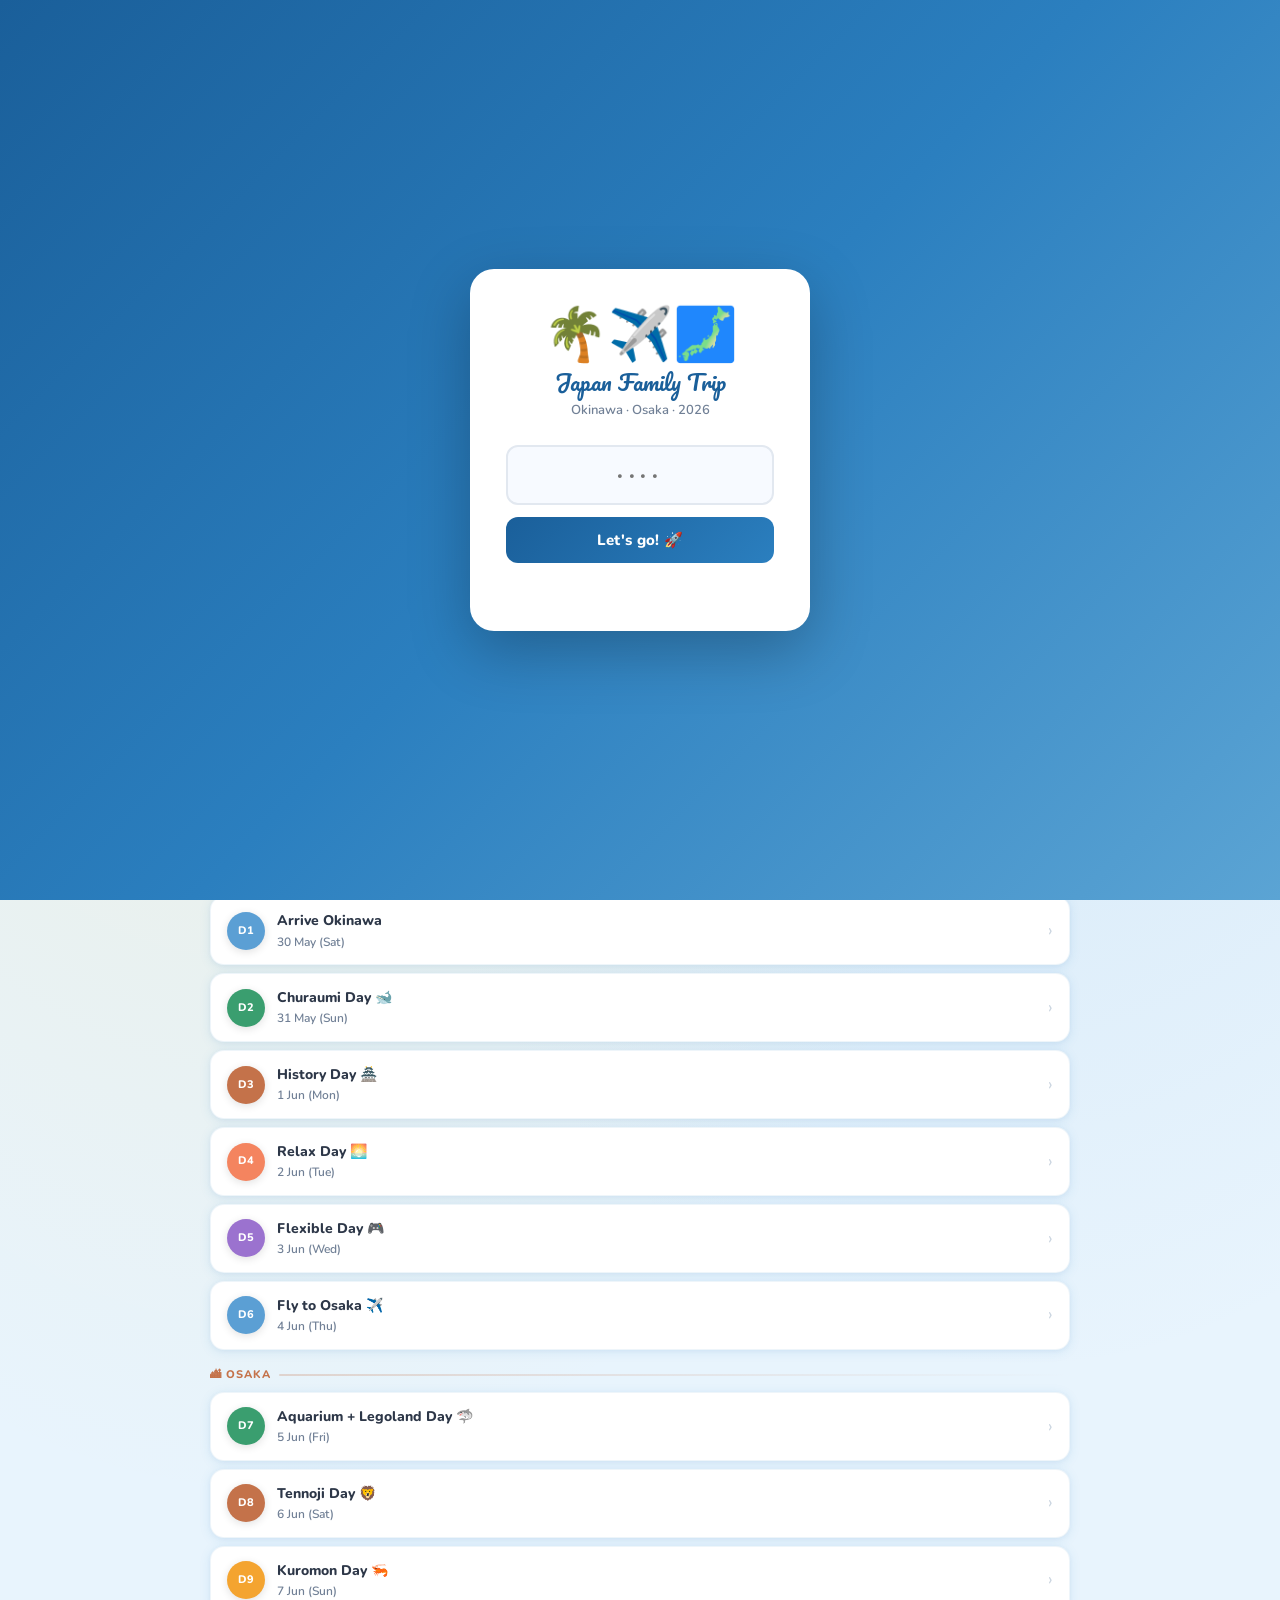
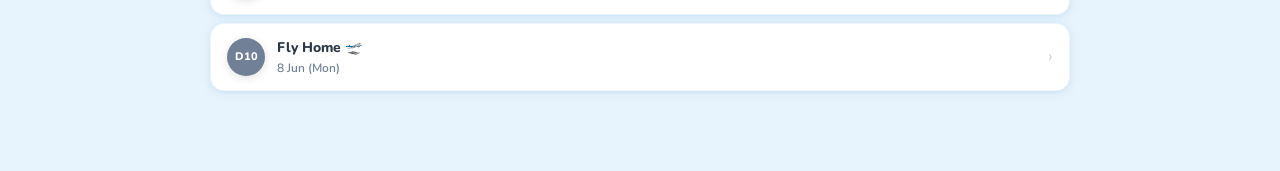
==== commit 4a11f43a: "Update index.html" ====
--- a/index.html
+++ b/index.html
@@ -411,6 +411,50 @@
   .flight-time{grid-column:2;color:var(--text-soft);text-align:left}
 }
 </style>
+<script>
+/* ── PASSWORD — defined early so onclick handlers can reach it ── */
+function checkPw(){
+  var val = document.getElementById('pw-input').value.trim();
+  var err = document.getElementById('pw-error');
+  if(val==='0703'){
+    sessionStorage.setItem('jp2026_unlocked','1');
+    var screen = document.getElementById('pw-screen');
+    screen.style.transition='opacity .4s';
+    screen.style.opacity='0';
+    document.body.style.overflow='';
+    setTimeout(function(){screen.classList.add('hidden');},420);
+  } else {
+    err.classList.add('show');
+    var input = document.getElementById('pw-input');
+    input.value='';
+    input.style.borderColor='#E53E3E';
+    input.style.animation='shake .35s ease';
+    setTimeout(function(){
+      err.classList.remove('show');
+      input.style.borderColor='';
+      input.style.animation='';
+    },2200);
+    input.focus();
+  }
+}
+
+/* ── NAV — defined early so onclick handlers can reach it ── */
+function showPage(name) {
+  document.querySelectorAll('.page').forEach(function(p){ p.classList.remove('active'); });
+  document.querySelectorAll('.nav-btn').forEach(function(b){ b.classList.remove('active'); });
+  document.getElementById('page-' + name).classList.add('active');
+  var btn = document.querySelector('[onclick="showPage(\'' + name + '\')"]');
+  if (btn) btn.classList.add('active');
+  window.scrollTo({top:0, behavior:'smooth'});
+}
+
+function toggleCard(id) {
+  var body = document.getElementById('body-' + id);
+  var chev = document.getElementById('chev-' + id);
+  var open = body.classList.toggle('open');
+  chev.style.transform = open ? 'rotate(180deg)' : '';
+}
+</script>
 </head>
 <body>
 
@@ -648,7 +692,9 @@
       {name:'Blue Seal Ice Cream 🍦',desc:'Okinawa\'s beloved ice cream brand on Kokusai-dori. Beniimo (purple sweet potato) is the must-try!'},
       {name:'Makishi Public Market (evening)',desc:'The market stays lively into the evening — grab fresh fruit, local snacks and watch the vendors in action, a great intro to Okinawan food culture'},
       {name:'Don Quijote Kokusai-dori',desc:'Open 24h, great for stocking up on Japanese snacks, drinks and essentials for the trip — the kids will love browsing the toy and candy floors'},
-    ],city:'okinawa',color:'#3A9E6F',num:'D2',label:'Churaumi Day',title:'Churaumi Day 🐋',date:'31 May (Sun)',
+    ]
+  },
+  {id:'d2',city:'okinawa',color:'#3A9E6F',num:'D2',label:'Churaumi Day',title:'Churaumi Day 🐋',date:'31 May (Sun)',
     stops:[
       {name:'Hotel → Naha Bus Terminal',note:'Leave ~7–8am',transport:'🚕 Taxi ~5–10 min to bus terminal'},
       {name:'Churaumi Aquarium',note:'Whale shark tank · manta rays · sea turtles · Ocean Expo Park · dolphin show · lunch on site',transport:'🚌 Highway bus ~2.5–3h · book in advance!'},
@@ -661,7 +707,9 @@
       {name:'Orion Beer Factory',desc:'Okinawa\'s famous local brewery is near Churaumi — tours available for a fun grown-up pitstop 🍺'},
       {name:'Ocean Expo Park Tropical Dream Center',desc:'Stunning botanical gardens right inside the park with a huge orchid collection — free with aquarium entry and a peaceful contrast to the busy tanks'},
       {name:'Kouri Ocean Tower',desc:'On the way back south, this hilltop tower on Kouri Island has spectacular views of the turquoise straits and a short beach walk below — great for a sunset stop'},
-    ],city:'okinawa',color:'#C4724A',num:'D3',label:'History Day',title:'History Day 🏯',date:'1 Jun (Mon)',
+    ]
+  },
+  {id:'d3',city:'okinawa',color:'#C4724A',num:'D3',label:'History Day',title:'History Day 🏯',date:'1 Jun (Mon)',
     stops:[
       {name:'Shurijo Castle',note:'Ryukyu Kingdom history · castle walls & gates · reconstruction areas',transport:'🚉 Yui Rail + short taxi from hotel'},
       {name:'Lunch — Tsuboya Pottery Street',note:'Great spots for soba and browsing local pottery shops'},
@@ -674,7 +722,9 @@
       {name:'Hakugincho Shopping Arcade',desc:'Covered old-school local shopping street near the hotel — very un-touristy, great for a quiet evening browse'},
       {name:'Naminoue Shrine 🏮',desc:'Okinawa\'s most important Shinto shrine perched on a dramatic cliff overlooking the sea — a short taxi from Shurijo and a serene place to decompress after the heavy Navy HQ visit'},
       {name:'Okinawa Prefectural Museum',desc:'Right near Omoromachi station on the Yui Rail — excellent exhibits on Ryukyu Kingdom history and culture that give great context to what you saw at Shurijo, free for under-18s'},
-    ],city:'okinawa',color:'#F4845F',num:'D4',label:'Relax Day',title:'Relax Day 🌅',date:'2 Jun (Tue)',
+    ]
+  },
+  {id:'d4',city:'okinawa',color:'#F4845F',num:'D4',label:'Relax Day',title:'Relax Day 🌅',date:'2 Jun (Tue)',
     stops:[
       {name:'American Village, Chatan',note:'Seaside walk · cafés · shopping · sunset · snacks · completely free-and-easy day',transport:'🚌 Bus or taxi from Naha ~40 min'},
     ],
@@ -684,7 +734,9 @@
       {name:'Zhyvago Coffee Works ☕',desc:'Popular café in American Village with great coffee and tiramisu — perfect for a relaxed afternoon sit-down'},
       {name:'Sunset Beach',desc:'A short walk north of American Village, this wider beach is great for watching the Okinawan sunset — bring snacks from a nearby combini and just sit and watch'},
       {name:'Mihama American Village Ferris Wheel',desc:'Small ferris wheel right in the American Village complex — cheap, quick and the kids will enjoy it, with good views over the bay and the village lights at dusk'},
-    ],city:'okinawa',color:'#9B72CF',num:'D5',label:'Flexible Day',title:'Flexible Day 🎮',date:'3 Jun (Wed)',
+    ]
+  },
+  {id:'d5',city:'okinawa',color:'#9B72CF',num:'D5',label:'Flexible Day',title:'Flexible Day 🎮',date:'3 Jun (Wed)',
     stops:[
       {name:'No fixed plan · keep it light',note:'Options: Makishi Market · Pokémon Center · shopping · café hopping · rest',transport:'🚶 Makishi Market: walk from hotel · 🚌 Pokémon Center: bus ~50 min to Ion Mall'},
     ],
@@ -694,7 +746,9 @@
       {name:'Kakigori shaved ice 🍧',desc:'Look for an old-school zenzai shop near Makishi — Okinawan shaved ice with red beans, locals queue for it'},
       {name:'Palette Kumoji (shopping mall)',desc:'Naha\'s central shopping mall on Kokusai-dori — good for browsing Okinawan craft goods, clothing and a food court lunch without leaving the city centre'},
       {name:'Yui Rail day pass',desc:'Worth grabbing a day pass (¥700) if you\'re hopping around Naha — covers all stations from the airport to Shuri, great for spontaneous exploring without worrying about fares'},
-    ],city:'okinawa',color:'#5B9FD4',num:'D6',label:'Fly to Osaka',title:'Fly to Osaka ✈️',date:'4 Jun (Thu)',
+    ]
+  },
+  {id:'d6',city:'okinawa',color:'#5B9FD4',num:'D6',label:'Fly to Osaka',title:'Fly to Osaka ✈️',date:'4 Jun (Thu)',
     stops:[
       {name:'Checkout · Naha Airport',note:'NU004 departs 11:15',transport:'🚉 Yui Rail: Makishi → Airport ~10 min'},
       {name:'Kansai International Airport (KIX)',note:'Land 13:15',transport:'🚄 Nankai Rapi:t → Namba ~35 min · walk to Fraser Suites'},
@@ -707,7 +761,9 @@
       {name:'Dotonbori canal at night 🌟',desc:'The neon canal is spectacular after dark — walk the whole strip for giant food signs and electric city energy'},
       {name:'Namba Grand Kagetsu (NGK)',desc:'Osaka\'s most famous comedy theatre is right in Namba — if you can catch a show, the physical comedy is entertaining even without Japanese, and it gives a real taste of Osaka culture'},
       {name:'Hozenji Yokocho for dinner',desc:'Stone-paved alley a 5-min walk from the hotel with atmospheric old-Osaka restaurants — a quieter, more intimate alternative to the Dotonbori main strip on your first night'},
-    ],city:'osaka',color:'#3A9E6F',num:'D7',label:'Aquarium + Legoland Day',title:'Aquarium + Legoland Day 🦈',date:'5 Jun (Fri)',
+    ]
+  },
+  {id:'d7',city:'osaka',color:'#3A9E6F',num:'D7',label:'Aquarium + Legoland Day',title:'Aquarium + Legoland Day 🦈',date:'5 Jun (Fri)',
     stops:[
       {name:'Osaka Aquarium Kaiyukan',note:'Whale shark · penguins · jellyfish · spiral 8-floor tank · book tickets online!',transport:'🚇 Osaka Metro → Osakako Stn ~20 min'},
       {name:'Legoland Discovery Center Osaka',note:'Indoor rides · Lego play zones · same Tempozan area as Kaiyukan',transport:'🚶 2 min walk from Kaiyukan'},
@@ -719,7 +775,9 @@
       {name:'Santa Maria Harbour Cruise ⛵',desc:'45-min cruise from Tempozan on a replica of Columbus\'s ship — a lovely bonus if the kids still have energy'},
       {name:'Osaka Culturarium at Tempozan',desc:'Interactive digital art museum right at Tempozan — if the kids still have steam after Legoland, the immersive projections are stunning and very different from anything else on the trip'},
       {name:'Namba Parks (evening)',desc:'Walking back to the hotel, cut through Namba Parks for the rooftop garden and a look at the illuminated waterfall wall — a nice wind-down after a big day at the waterfront'},
-    ],city:'osaka',color:'#C4724A',num:'D8',label:'Tennoji Day',title:'Tennoji Day 🦁',date:'6 Jun (Sat)',
+    ]
+  },
+  {id:'d8',city:'osaka',color:'#C4724A',num:'D8',label:'Tennoji Day',title:'Tennoji Day 🦁',date:'6 Jun (Sat)',
     stops:[
       {name:'Tennoji Zoo',note:'Morning visit · ¥500 entry (great value!) · closes 5pm · closed Mon',transport:'🚇 Osaka Metro → Dobutsuen-mae or Tennoji Stn'},
       {name:'Shinsekai + Tsutenkaku Tower',note:'Retro Osaka streets · local snacks · optional tower climb for city views',transport:'🚶 5 min walk from zoo'},
@@ -731,7 +789,9 @@
       {name:'Osaka Museum of Housing & Living',desc:'Life-size recreation of Edo-period Osaka streets — surprisingly great for curious kids and fascinating for adults'},
       {name:'Tennoji Park & Keitakuen Garden',desc:'Just behind the zoo entrance, this traditional Japanese garden is free with zoo admission and lovely for a slow afternoon stroll — peaceful escape from the Shinsekai bustle'},
       {name:'Spa World Osaka',desc:'Massive public onsen complex a 5-min walk from Tennoji — if the kids are up for it, the international themed bath floors are a fun and very Osaka experience for the whole family'},
-    ],city:'osaka',color:'#F4A430',num:'D9',label:'Kuromon Day',title:'Kuromon Day 🦐',date:'7 Jun (Sun)',
+    ]
+  },
+  {id:'d9',city:'osaka',color:'#F4A430',num:'D9',label:'Kuromon Day',title:'Kuromon Day 🦐',date:'7 Jun (Sun)',
     stops:[
       {name:'Kuromon Ichiba Market (morning)',note:'Go early before the crowds · grilled seafood · wagyu skewers · fruits · tamago',transport:'🚇 Osaka Metro → Nippombashi Stn · 5 min walk'},
       {name:'Free afternoon — shopping',note:'Pokémon Center · Nintendo Store (Umeda) · Daimaru · Shinsaibashi',transport:'🚇 Nintendo Store: Metro to Umeda ~10 min'},
@@ -742,7 +802,9 @@
       {name:'Sushiro Dotonbori 🍣',desc:'Conveyor belt sushi right in Namba — go at 3pm to skip dinner queues, kids love the touch-screen ordering'},
       {name:'Daimaru Shinsaibashi food basement',desc:'The B2 food hall under Daimaru is one of Osaka\'s best depachika — stunning Japanese sweets, bento, wagashi and beautifully packaged gifts, great for last Osaka souvenirs'},
       {name:'Amerikamura "Triangle Park"',desc:'5 min from Shinsaibashi — this quirky little square is the heart of Osaka streetwear culture, great for people-watching and the surrounding vintage and sneaker shops are excellent for browsing'},
-    ],city:'osaka',color:'#718096',num:'D10',label:'Fly Home',title:'Fly Home 🛫',date:'8 Jun (Mon)',
+    ]
+  },
+  {id:'d10',city:'osaka',color:'#718096',num:'D10',label:'Fly Home',title:'Fly Home 🛫',date:'8 Jun (Mon)',
     stops:[
       {name:'Last morning + checkout',note:'Final breakfast · last-minute snacks at Don Quijote or Family Mart'},
       {name:'Nankai Namba Station → KIX',note:'SQ621 departs 17:25 · arrive airport by 15:15',transport:'🚄 Nankai Rapi:t ~35 min · station is 2 min walk from hotel'},
@@ -755,6 +817,8 @@
       {name:'Namba station souvenir shops',desc:'The underground Nankai Namba concourse has a row of souvenir and snack shops — great for last-minute Osaka-specific omiyage (gifts) without going back to Dotonbori'},
       {name:'KIX observation deck (Skygarden)',desc:'If you arrive at the airport with time to spare, the 4th floor Sky Garden has great views of planes and the bay — free, and a nice low-key activity to keep the kids entertained before the gate opens'},
     ]
+  },
+];
 
 function renderDay(d, container) {
   const el = document.createElement('div');
@@ -804,13 +868,6 @@
   container.appendChild(el);
 }
 
-function toggleCard(id) {
-  const body = document.getElementById('body-' + id);
-  const chev = document.getElementById('chev-' + id);
-  const open = body.classList.toggle('open');
-  chev.style.transform = open ? 'rotate(180deg)' : '';
-}
-
 const okiContainer = document.getElementById('okinawa-days');
 const osaContainer = document.getElementById('osaka-days');
 const quickContainer = document.getElementById('quickdays');
@@ -854,14 +911,6 @@
   `;
   quickContainer.appendChild(el);
 });
-
-function showPage(name) {
-  document.querySelectorAll('.page').forEach(p => p.classList.remove('active'));
-  document.querySelectorAll('.nav-btn').forEach(b => b.classList.remove('active'));
-  document.getElementById('page-' + name).classList.add('active');
-  document.querySelector(`[onclick="showPage('${name}')"]`).classList.add('active');
-  window.scrollTo({top:0, behavior:'smooth'});
-}
 
 /* ── PERSISTENT NOTES (storage API + localStorage fallback) ── */
 async function saveNote(id, value, statusEl) {
@@ -935,45 +984,16 @@
   reader.readAsText(file);
 }
 
-/* ── PASSWORD ── */
-(function(){
-  const KEY = 'jp2026_unlocked';
-  const PW  = '0703';
-  if(sessionStorage.getItem(KEY)==='1'){
+/* ── PASSWORD INIT (runs after DOM ready) ── */
+document.addEventListener('DOMContentLoaded', function(){
+  if(sessionStorage.getItem('jp2026_unlocked')==='1'){
     document.getElementById('pw-screen').classList.add('hidden');
   } else {
     document.body.style.overflow='hidden';
   }
-})();
-
-function checkPw(){
-  const val = document.getElementById('pw-input').value.trim();
-  const err = document.getElementById('pw-error');
-  if(val==='0703'){
-    sessionStorage.setItem('jp2026_unlocked','1');
-    const screen = document.getElementById('pw-screen');
-    screen.style.transition='opacity .4s';
-    screen.style.opacity='0';
-    document.body.style.overflow='';
-    setTimeout(()=>screen.classList.add('hidden'),420);
-  } else {
-    err.classList.add('show');
-    const input = document.getElementById('pw-input');
-    input.value='';
-    input.style.borderColor='#E53E3E';
-    input.style.animation='shake .35s ease';
-    setTimeout(()=>{
-      err.classList.remove('show');
-      input.style.borderColor='';
-      input.style.animation='';
-    },2200);
-    input.focus();
-  }
-}
-
-/* Auto-submit when 4 digits entered */
-document.getElementById('pw-input').addEventListener('input',function(){
-  if(this.value.length===4) checkPw();
+  document.getElementById('pw-input').addEventListener('input',function(){
+    if(this.value.length===4) checkPw();
+  });
 });
 </script>
 <style>
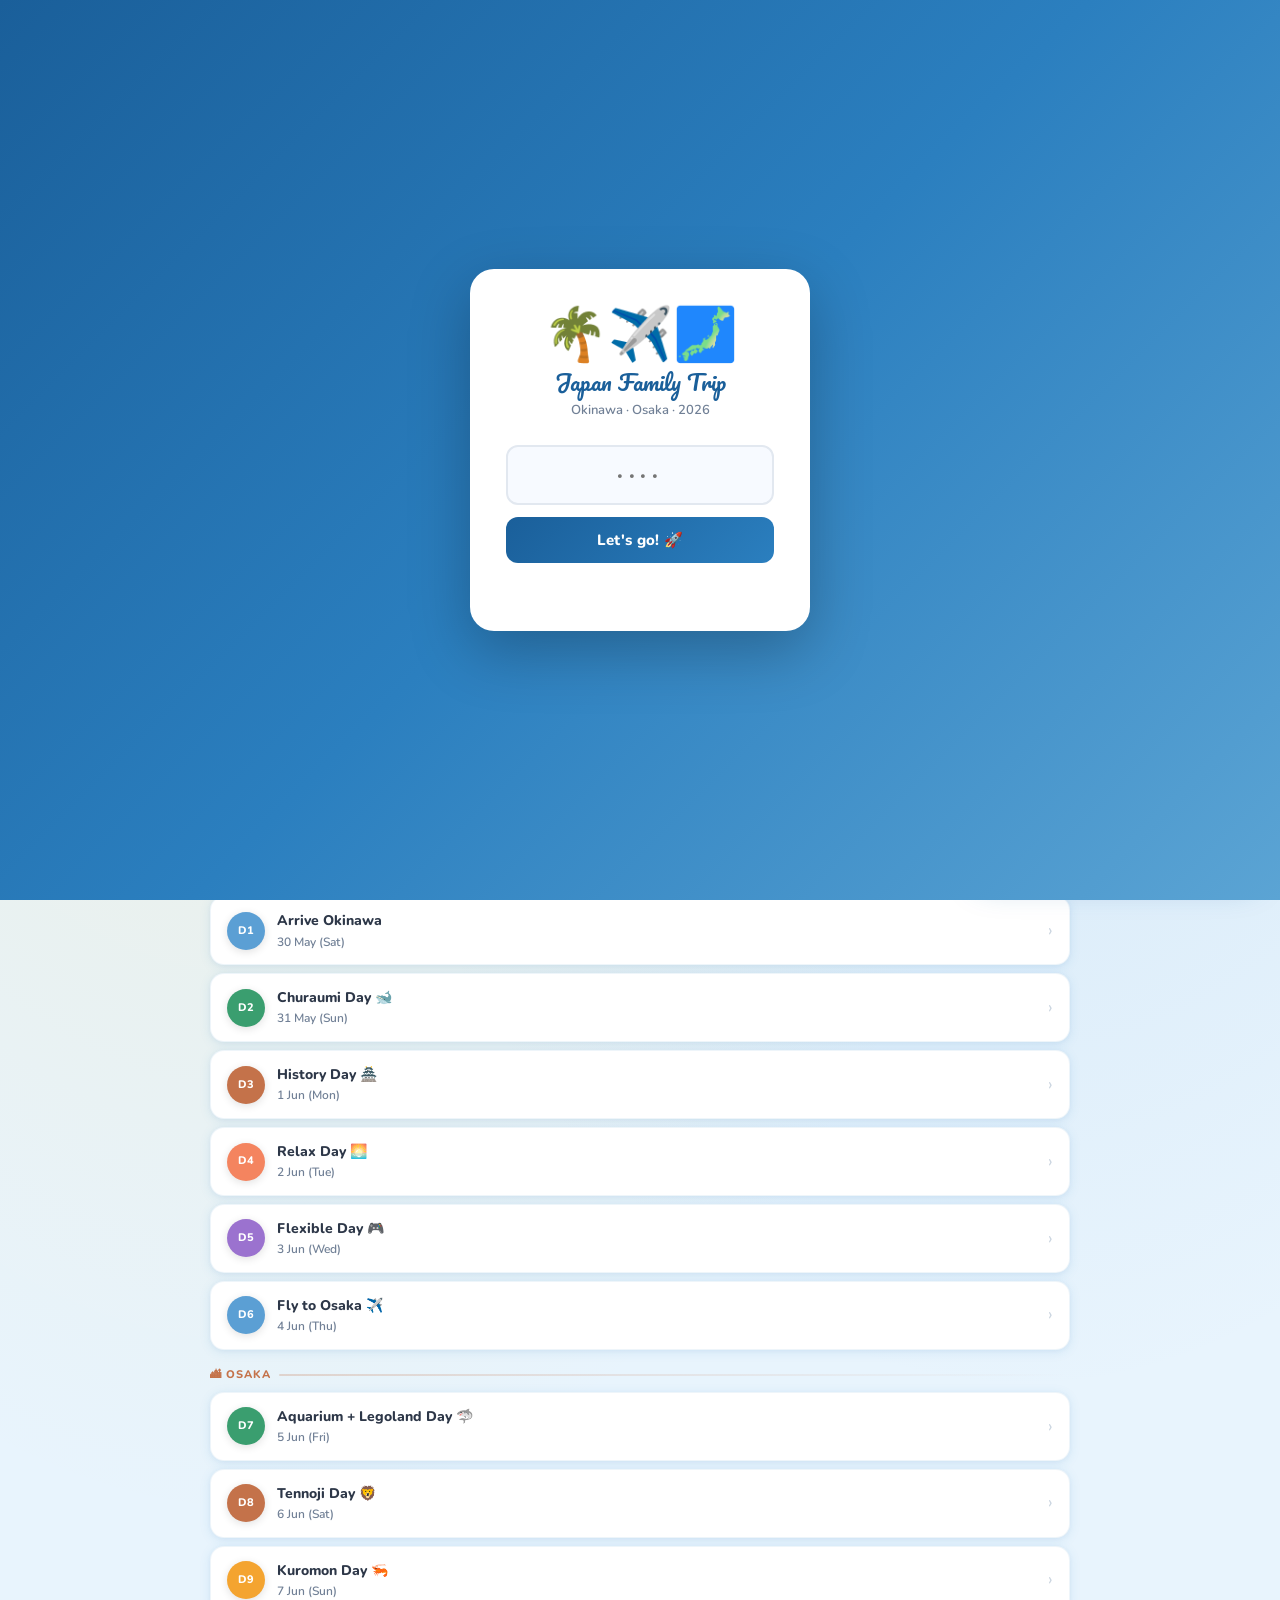
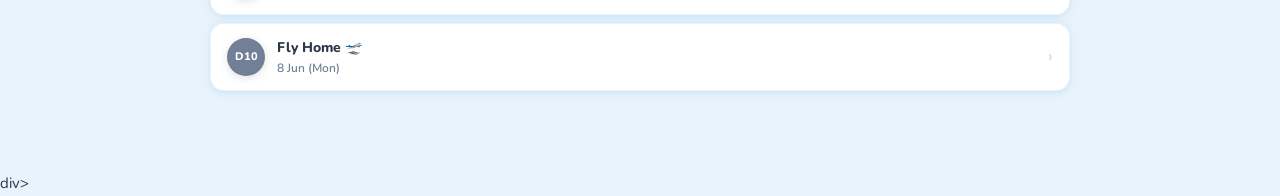
==== commit 018e2f43: "Add trip complete placeholder banner" ====
--- a/index.html
+++ b/index.html
@@ -1127,5 +1127,18 @@
 }
 </script>
 
+  <!-- TRIP COMPLETE PLACEHOLDER -->
+  <div id="trip-complete" style="position:fixed;bottom:24px;right:24px;z-index:9998;background:linear-gradient(135deg,#1A5F9A,#2B7FBF);color:#fff;border-radius:16px;padding:16px 22px;box-shadow:0 8px 32px rgba(26,95,154,.35);font-family:'Nunito',sans-serif;max-width:280px;animation:slideUp .6s ease">
+      <div style="font-size:22px;margin-bottom:4px">🎉🇯🇵✈️</div>div>
+      <div style="font-size:15px;font-weight:800;line-height:1.3">Trip Complete!</div>div>
+      <div style="font-size:12px;font-weight:500;opacity:.85;margin-top:4px">Japan 2026 · Okinawa & Osaka · 30 May – 8 Jun</div>div>
+      <div style="font-size:11px;opacity:.7;margin-top:6px">📸 Photos & memories coming soon</div>div>
+      <button onclick="document.getElementById('trip-complete').style.display='none'" style="position:absolute;top:8px;right:10px;background:none;border:none;color:#fff;opacity:.6;font-size:16px;cursor:pointer;line-height:1">✕</button>button>
+  </div>div>
+  <style>
+    @keyframes slideUp{from{opacity:0;transform:translateY(20px)}to{opacity:1;transform:translateY(0)}}
+    </style>
+  </style>
+
 </body>
 </html>
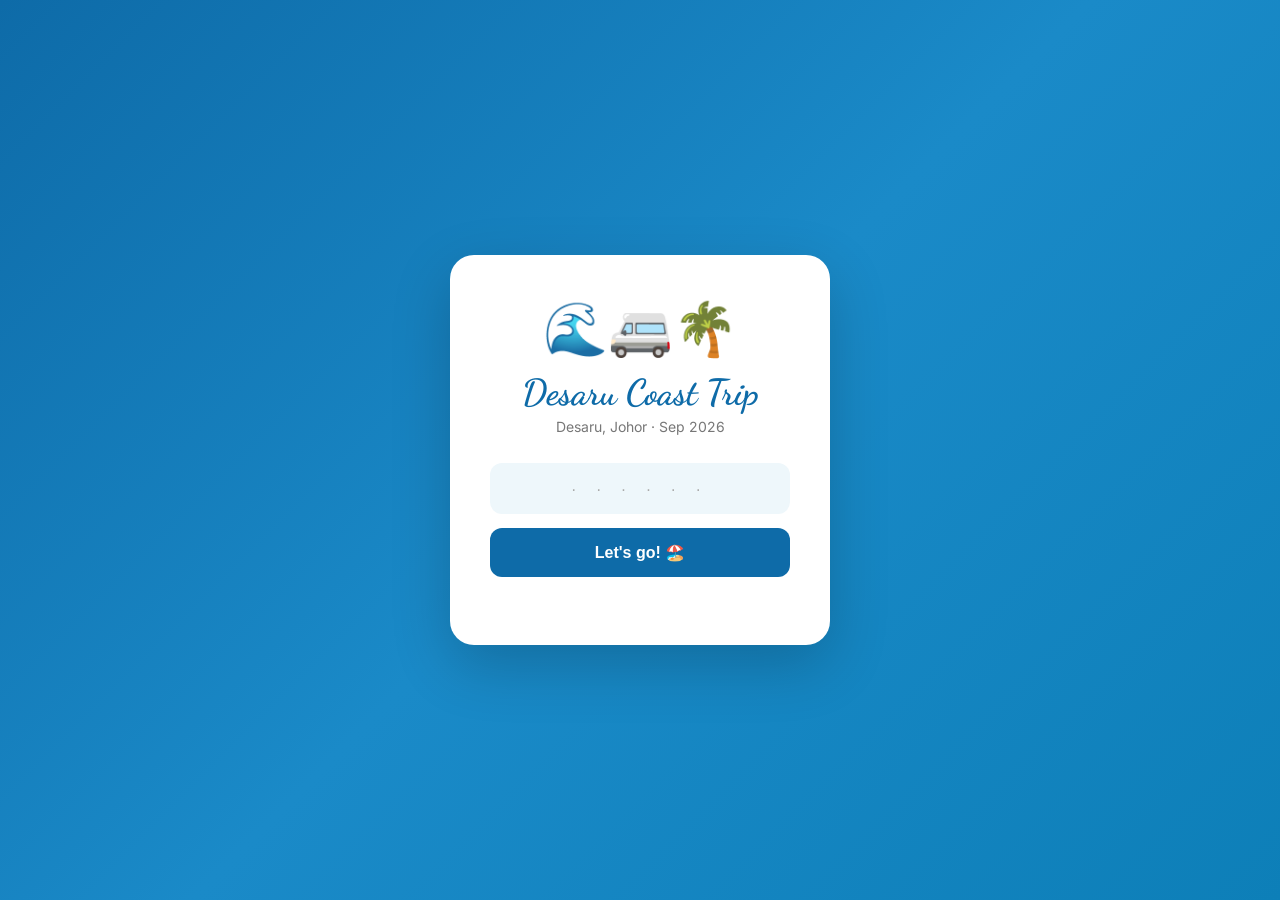
==== commit f4a3d464: "Update index.html" ====
--- a/index.html
+++ b/index.html
@@ -1,1144 +1,995 @@
 <!DOCTYPE html>
 <html lang="en">
 <head>
-<meta charset="utf-8">
+<meta charset="UTF-8">
 <meta name="viewport" content="width=device-width, initial-scale=1">
-<title>Japan (Okinawa-Osaka) Family Trip 2026</title>
-<!-- Favicon: palm tree + sun emoji rendered as SVG data URI -->
-<link rel="icon" href="data:image/svg+xml,<svg xmlns='http://www.w3.org/2000/svg' viewBox='0 0 100 100'><text y='.9em' font-size='90'>🌴</text></svg>">
-<link rel="preconnect" href="https://fonts.googleapis.com">
-<link href="https://fonts.googleapis.com/css2?family=Nunito:wght@400;500;600;700;800&family=Pacifico&display=swap" rel="stylesheet">
+<title>Desaru Coast Family Trip</title>
+<link href="https://fonts.googleapis.com/css2?family=Dancing+Script:wght@700&family=Inter:wght@400;500;600;700&display=swap" rel="stylesheet">
 <style>
-/* ── PASSWORD SCREEN ── */
-#pw-screen{
-  position:fixed;inset:0;z-index:9999;
-  background:linear-gradient(135deg,#1A5F9A 0%,#2B7FBF 50%,#5BA4D4 100%);
-  display:flex;align-items:center;justify-content:center;
-  font-family:'Nunito',sans-serif;
-}
-#pw-screen.hidden{display:none}
-.pw-card{
-  background:#fff;border-radius:24px;
-  padding:40px 36px 36px;
-  box-shadow:0 20px 60px rgba(0,0,0,.25);
-  text-align:center;max-width:340px;width:90%;
-}
-.pw-emoji{font-size:52px;margin-bottom:8px;display:block;line-height:1}
-.pw-title{
-  font-family:'Pacifico',cursive;
-  font-size:22px;color:#1A5F9A;
-  margin-bottom:4px;line-height:1.2;
-}
-.pw-sub{font-size:13px;font-weight:600;color:#718096;margin-bottom:24px}
-.pw-input{
-  width:100%;padding:13px 16px;
-  border:2px solid #E2E8F0;border-radius:12px;
-  font-family:'Nunito',sans-serif;font-size:22px;
-  font-weight:800;letter-spacing:.25em;
-  text-align:center;color:#2D3748;
-  outline:none;transition:border-color .2s;
-  background:#F7FAFF;
-}
-.pw-input:focus{border-color:#2B7FBF;background:#fff}
-.pw-btn{
-  width:100%;margin-top:12px;padding:13px;
-  background:linear-gradient(135deg,#1A5F9A,#2B7FBF);
-  color:#fff;border:none;border-radius:12px;
-  font-family:'Nunito',sans-serif;font-size:15px;font-weight:800;
-  cursor:pointer;transition:opacity .2s,transform .1s;
-  letter-spacing:.02em;
-}
-.pw-btn:hover{opacity:.92;transform:translateY(-1px)}
-.pw-btn:active{transform:translateY(0)}
-.pw-error{
-  font-size:13px;font-weight:700;color:#E53E3E;
-  margin-top:10px;min-height:20px;
-  opacity:0;transition:opacity .2s;
-}
-.pw-error.show{opacity:1}
+*, *::before, *::after { box-sizing: border-box; margin: 0; padding: 0; }
+
+body {
+font-family: 'Inter', sans-serif;
+background: linear-gradient(135deg, #0e6ba8 0%, #1a8ac8 50%, #0d7fb8 100%);
+min-height: 100vh;
+color: #1a1a2e;
+}
+
+#lock-screen {
+display: flex;
+align-items: center;
+justify-content: center;
+min-height: 100vh;
+padding: 20px;
+}
+.lock-card {
+background: white;
+border-radius: 24px;
+padding: 48px 40px 40px;
+text-align: center;
+width: 100%;
+max-width: 380px;
+box-shadow: 0 20px 60px rgba(0,0,0,0.2);
+}
+.lock-card .emojis { font-size: 52px; line-height: 1; margin-bottom: 16px; }
+.lock-card h1 {
+font-family: 'Dancing Script', cursive;
+font-size: 36px;
+color: #0e6ba8;
+margin-bottom: 4px;
+}
+.lock-card p {
+color: #777;
+font-size: 14px;
+margin-bottom: 28px;
+}
+.lock-card input {
+width: 100%;
+padding: 14px 18px;
+border: none;
+background: #eef7fb;
+border-radius: 12px;
+font-size: 20px;
+text-align: center;
+letter-spacing: 6px;
+outline: none;
+margin-bottom: 14px;
+color: #333;
+}
+.lock-card input::placeholder { letter-spacing: 8px; color: #aaa; font-size: 16px; }
+.lock-card button {
+width: 100%;
+padding: 15px;
+background: #0e6ba8;
+color: white;
+border: none;
+border-radius: 12px;
+font-size: 16px;
+font-weight: 600;
+cursor: pointer;
+transition: background 0.2s;
+}
+.lock-card button:hover { background: #0a5486; }
+.lock-error { color: #e55; font-size: 13px; margin-top: 10px; min-height: 18px; }
+
+#app { display: none; }
+
+.app-header {
+background: rgba(255,255,255,0.12);
+backdrop-filter: blur(10px);
+color: white;
+padding: 20px 24px 0;
+position: sticky;
+top: 0;
+z-index: 100;
+}
+.app-header-top {
+display: flex;
+align-items: center;
+gap: 14px;
+margin-bottom: 16px;
+}
+.header-emoji { font-size: 32px; }
+.header-text h2 {
+font-family: 'Dancing Script', cursive;
+font-size: 26px;
+line-height: 1.1;
+}
+.header-text p { font-size: 12px; opacity: 0.85; margin-top: 2px; }
+
+.tabs {
+display: flex;
+gap: 4px;
+overflow-x: auto;
+scrollbar-width: none;
+padding-bottom: 1px;
+}
+.tabs::-webkit-scrollbar { display: none; }
+.tab {
+padding: 9px 16px;
+border-radius: 10px 10px 0 0;
+font-size: 13px;
+font-weight: 600;
+cursor: pointer;
+white-space: nowrap;
+color: rgba(255,255,255,0.75);
+background: rgba(255,255,255,0.1);
+border: none;
+transition: all 0.2s;
+}
+.tab.active { background: white; color: #0e6ba8; }
+.tab:hover:not(.active) { background: rgba(255,255,255,0.2); color: white; }
+
+.content {
+max-width: 780px;
+margin: 0 auto;
+padding: 24px 16px 60px;
+}
+.section { display: none; }
+.section.active { display: block; }
+
+.card {
+background: white;
+border-radius: 16px;
+overflow: hidden;
+margin-bottom: 16px;
+box-shadow: 0 4px 20px rgba(0,0,0,0.1);
+}
+.card-header {
+padding: 14px 18px;
+font-weight: 700;
+font-size: 15px;
+display: flex;
+align-items: center;
+gap: 8px;
+}
+.card-body { padding: 16px 18px; }
+
+.flight {
+background: white;
+border-radius: 16px;
+box-shadow: 0 4px 20px rgba(0,0,0,0.1);
+padding: 18px;
+margin-bottom: 14px;
+}
+.flight-label {
+font-size: 11px;
+font-weight: 700;
+text-transform: uppercase;
+letter-spacing: 1px;
+color: #0e6ba8;
+margin-bottom: 10px;
+}
+.flight-row {
+display: flex;
+align-items: center;
+justify-content: space-between;
+gap: 10px;
+}
+.flight-endpoint { text-align: center; }
+.flight-time { font-size: 24px; font-weight: 700; }
+.flight-airport { font-size: 12px; color: #666; margin-top: 2px; }
+.flight-line {
+flex: 1;
+display: flex;
+flex-direction: column;
+align-items: center;
+gap: 3px;
+}
+.flight-num { font-size: 12px; font-weight: 600; color: #444; }
+.flight-bar {
+width: 100%;
+display: flex;
+align-items: center;
+gap: 4px;
+}
+.flight-bar-line { flex: 1; height: 2px; background: #ddd; }
+.flight-plane { font-size: 16px; }
+.flight-date { font-size: 11px; color: #888; }
+.flight-tags { display: flex; gap: 6px; margin-top: 12px; flex-wrap: wrap; }
+.tag {
+padding: 3px 9px;
+border-radius: 20px;
+font-size: 11px;
+font-weight: 600;
+}
+.tag-blue { background: #e6f2fb; color: #0e6ba8; }
+.tag-green { background: #e8f7ee; color: #2a7a4f; }
+.tag-orange { background: #fff3e0; color: #c05000; }
+.tag-gray { background: #f0f0f0; color: #555; }
+
+.hotel-card {
+background: white;
+border-radius: 16px;
+box-shadow: 0 4px 20px rgba(0,0,0,0.1);
+overflow: hidden;
+margin-bottom: 14px;
+}
+.hotel-banner {
+padding: 14px 18px;
+color: white;
+font-weight: 700;
+font-size: 14px;
+}
+.hotel-body { padding: 16px 18px; }
+.hotel-name { font-size: 18px; font-weight: 700; margin-bottom: 4px; }
+.hotel-meta { font-size: 13px; color: #555; margin-bottom: 10px; line-height: 1.5; }
+.hotel-detail {
+display: flex;
+gap: 8px;
+align-items: flex-start;
+margin-bottom: 6px;
+font-size: 13px;
+}
+.hotel-detail .icon { font-size: 15px; flex-shrink: 0; margin-top: 1px; }
+.hotel-detail .text { color: #444; line-height: 1.4; }
+
+.day-card {
+background: white;
+border-radius: 16px;
+box-shadow: 0 4px 20px rgba(0,0,0,0.1);
+overflow: hidden;
+margin-bottom: 14px;
+}
+.day-header {
+display: flex;
+align-items: center;
+justify-content: space-between;
+padding: 14px 18px;
+cursor: pointer;
+user-select: none;
+transition: background 0.15s;
+}
+.day-header:hover { filter: brightness(0.95); }
+.day-header-left { display: flex; align-items: center; gap: 12px; }
+.day-num {
+width: 36px;
+height: 36px;
+border-radius: 50%;
+background: rgba(255,255,255,0.3);
+display: flex;
+align-items: center;
+justify-content: center;
+font-weight: 700;
+font-size: 13px;
+color: white;
+flex-shrink: 0;
+}
+.day-title { font-weight: 700; font-size: 15px; color: white; }
+.day-sub { font-size: 12px; color: rgba(255,255,255,0.8); margin-top: 1px; }
+.day-chevron { font-size: 16px; color: rgba(255,255,255,0.8); transition: transform 0.2s; }
+.day-card.open .day-chevron { transform: rotate(180deg); }
+
+.day-body { display: none; padding: 0 18px 18px; }
+.day-card.open .day-body { display: block; }
+
+.activity {
+padding: 10px 0;
+border-bottom: 1px solid #f0f0f0;
+display: flex;
+gap: 12px;
+align-items: flex-start;
+}
+.activity:last-child { border-bottom: none; }
+.activity-icon { font-size: 20px; flex-shrink: 0; margin-top: 2px; }
+.activity-name { font-weight: 600; font-size: 14px; }
+.activity-note { font-size: 12px; color: #666; margin-top: 3px; line-height: 1.5; }
+.transport { font-size: 11px; color: #0e6ba8; font-weight: 500; margin-top: 4px; }
+
+.consider-section {
+margin-top: 14px;
+background: #fffbf0;
+border-radius: 10px;
+padding: 12px 14px;
+border-left: 3px solid #f4b942;
+}
+.consider-title {
+font-size: 11px;
+font-weight: 700;
+text-transform: uppercase;
+letter-spacing: 1px;
+color: #c07800;
+margin-bottom: 10px;
+}
+.consider-item {
+display: flex;
+gap: 8px;
+margin-bottom: 8px;
+font-size: 13px;
+}
+.consider-item:last-child { margin-bottom: 0; }
+.consider-item .ci-name { font-weight: 600; color: #333; }
+.consider-item .ci-desc { color: #666; font-size: 12px; margin-top: 2px; line-height: 1.4; }
+
+.map-wrap {
+background: white;
+border-radius: 16px;
+box-shadow: 0 4px 20px rgba(0,0,0,0.1);
+overflow: hidden;
+margin-bottom: 16px;
+}
+.map-title {
+padding: 14px 18px;
+font-weight: 700;
+font-size: 15px;
+background: #f8f9fa;
+border-bottom: 1px solid #eee;
+display: flex;
+align-items: center;
+gap: 8px;
+}
+.map-legend {
+padding: 14px 18px;
+display: flex;
+flex-wrap: wrap;
+gap: 8px;
+}
+.legend-item {
+display: flex;
+align-items: center;
+gap: 5px;
+font-size: 12px;
+color: #444;
+}
+.legend-dot {
+width: 10px;
+height: 10px;
+border-radius: 50%;
+flex-shrink: 0;
+}
+
+.notes-card {
+background: white;
+border-radius: 16px;
+box-shadow: 0 4px 20px rgba(0,0,0,0.1);
+padding: 20px;
+}
+.notes-card h3 { font-size: 15px; margin-bottom: 12px; color: #333; }
+.notes-card textarea {
+width: 100%;
+min-height: 200px;
+border: 1.5px solid #e0e0e0;
+border-radius: 10px;
+padding: 12px;
+font-family: 'Inter', sans-serif;
+font-size: 13px;
+resize: vertical;
+outline: none;
+color: #333;
+transition: border-color 0.2s;
+}
+.notes-card textarea:focus { border-color: #0e6ba8; }
+.notes-card button {
+margin-top: 10px;
+padding: 10px 20px;
+background: #0e6ba8;
+color: white;
+border: none;
+border-radius: 8px;
+font-size: 13px;
+font-weight: 600;
+cursor: pointer;
+}
+.notes-hint {
+margin-top: 8px;
+font-size: 11px;
+color: #999;
+line-height: 1.5;
+}
+
+.section-head {
+color: white;
+font-size: 13px;
+font-weight: 600;
+text-transform: uppercase;
+letter-spacing: 1px;
+opacity: 0.8;
+margin-bottom: 14px;
+margin-top: 8px;
+display: flex;
+align-items: center;
+gap: 6px;
+}
+.section-head::after {
+content: '';
+flex: 1;
+height: 1px;
+background: rgba(255,255,255,0.3);
+}
+
+.info-pill {
+background: rgba(255,255,255,0.15);
+border-radius: 10px;
+padding: 12px 16px;
+color: white;
+font-size: 13px;
+margin-bottom: 14px;
+line-height: 1.6;
+}
+.info-pill strong { font-weight: 700; }
+
+.c-teal { background: linear-gradient(135deg, #1a8a7a, #22b39e); }
+.c-coral { background: linear-gradient(135deg, #c0503a, #e06a50); }
+.c-purple { background: linear-gradient(135deg, #6a4c9c, #8e6dc8); }
+.c-gold { background: linear-gradient(135deg, #c07800, #e8a020); }
+.c-blue { background: linear-gradient(135deg, #0e6ba8, #1a8ac8); }
+.c-green { background: linear-gradient(135deg, #2a7a4f, #3aaa6e); }
+.c-rose { background: linear-gradient(135deg, #a04060, #d06080); }
+
+svg text { pointer-events: none; }
 </style>
-<style>
-/* ── RESET ── */
-*,*::before,*::after{box-sizing:border-box;margin:0;padding:0}
-
-:root{
-  --sky:#E8F4FD;
-  --ocean:#2B7FBF;
-  --ocean-deep:#1A5F9A;
-  --ocean-light:#5BA4D4;
-  --sand:#FEF3E2;
-  --sand-dark:#F5E0B8;
-  --coral:#F4845F;
-  --coral-dark:#D9612F;
-  --sun:#FFCA3A;
-  --palm:#3A9E6F;
-  --palm-dark:#2A7A52;
-  --text:#2D3748;
-  --text-soft:#718096;
-  --white:#FFFFFF;
-  --card-shadow:0 2px 12px rgba(43,127,191,.10), 0 1px 4px rgba(43,127,191,.06);
-
-  --d1:#5B9FD4;
-  --d2:#3A9E6F;
-  --d3:#C4724A;
-  --d4:#F4845F;
-  --d5:#9B72CF;
-  --d6:#5B9FD4;
-  --d7:#3A9E6F;
-  --d8:#C4724A;
-  --d9:#F4A430;
-  --d10:#718096;
-}
-
-html{scroll-behavior:smooth}
-
-body{
-  background:var(--sky);
-  background-image:
-    radial-gradient(ellipse at 20% 0%, rgba(255,202,58,.18) 0%, transparent 60%),
-    radial-gradient(ellipse at 80% 0%, rgba(91,159,212,.2) 0%, transparent 55%);
-  color:var(--text);
-  font-family:'Nunito',sans-serif;
-  font-size:15px;
-  line-height:1.65;
-  min-height:100vh;
-}
-
-/* ── WAVY DECORATION ── */
-.wave-divider{
-  width:100%;overflow:hidden;line-height:0;
-  background:var(--ocean-deep);
-}
-.wave-divider svg{display:block;width:100%;height:32px}
-
-/* ── HERO ── */
-.hero{
-  background:linear-gradient(135deg, var(--ocean-deep) 0%, var(--ocean) 50%, var(--ocean-light) 100%);
-  color:#fff;
-  padding:48px 28px 40px;
-  position:relative;
-  overflow:hidden;
-}
-.hero-bubbles{
-  position:absolute;inset:0;pointer-events:none;overflow:hidden;
-}
-.bubble{
-  position:absolute;border-radius:50%;
-  background:rgba(255,255,255,.06);
-  animation:rise 8s infinite ease-in;
-}
-.bubble:nth-child(1){width:60px;height:60px;left:8%;animation-delay:0s;animation-duration:9s}
-.bubble:nth-child(2){width:35px;height:35px;left:22%;animation-delay:2s;animation-duration:7s}
-.bubble:nth-child(3){width:80px;height:80px;left:55%;animation-delay:1s;animation-duration:11s}
-.bubble:nth-child(4){width:45px;height:45px;left:75%;animation-delay:3s;animation-duration:8s}
-.bubble:nth-child(5){width:25px;height:25px;left:90%;animation-delay:0.5s;animation-duration:6s}
-@keyframes rise{
-  0%{bottom:-80px;opacity:0}
-  10%{opacity:1}
-  90%{opacity:.4}
-  100%{bottom:110%;opacity:0}
-}
-
-.hero-inner{max-width:900px;margin:0 auto;position:relative;z-index:1}
-.hero h1{
-  font-family:'Pacifico',cursive;
-  font-size:clamp(32px,6vw,58px);
-  line-height:1.1;
-  margin-bottom:6px;
-  text-shadow:0 2px 20px rgba(0,0,0,.15);
-}
-.hero h1 .highlight{
-  color:var(--sun);
-  display:inline-block;
-}
-.hero-sub{
-  font-size:17px;font-weight:600;
-  color:rgba(255,255,255,.85);
-  margin-bottom:20px;
-}
-/* ── WAVE BOTTOM ── */
-.hero-wave{
-  position:absolute;bottom:-1px;left:0;right:0;
-  pointer-events:none;
-}
-
-/* ── NAV ── */
-.sticky-nav{
-  position:sticky;top:0;z-index:100;
-  background:rgba(232,244,253,.96);
-  backdrop-filter:blur(12px);
-  border-bottom:2px solid rgba(43,127,191,.12);
-  box-shadow:0 2px 12px rgba(43,127,191,.08);
-}
-.nav-inner{
-  max-width:900px;margin:0 auto;
-  display:flex;align-items:center;gap:2px;
-  padding:0 20px;overflow-x:auto;
-  scrollbar-width:none;
-}
-.nav-inner::-webkit-scrollbar{display:none}
-.nav-btn{
-  flex-shrink:0;
-  padding:12px 16px;
-  font-size:13px;font-weight:700;font-family:'Nunito',sans-serif;
-  color:var(--text-soft);background:none;border:none;cursor:pointer;
-  border-bottom:3px solid transparent;
-  border-radius:0;
-  transition:color .2s,border-color .2s;
-  white-space:nowrap;
-}
-.nav-btn:hover{color:var(--ocean)}
-.nav-btn.active{color:var(--ocean);border-bottom-color:var(--ocean)}
-
-/* ── LAYOUT ── */
-.page{display:none}
-.page.active{display:block}
-.content{max-width:900px;margin:0 auto;padding:32px 20px 72px}
-
-/* ── SECTION LABEL ── */
-.section-label{
-  font-size:12px;font-weight:800;letter-spacing:.1em;text-transform:uppercase;
-  color:var(--ocean);margin-bottom:18px;
-  display:flex;align-items:center;gap:10px;
-}
-.section-label::after{content:'';flex:1;height:2px;background:linear-gradient(to right,rgba(43,127,191,.2),transparent);border-radius:2px}
-
-/* ── CITY BANNER ── */
-.city-banner{
-  border-radius:18px;padding:20px 22px;margin-bottom:24px;
-  display:flex;align-items:center;gap:14px;
-  position:relative;overflow:hidden;
-}
-.city-banner.oki{background:linear-gradient(135deg,#1A7F5A,#2BAF82)}
-.city-banner.osa{background:linear-gradient(135deg,#C4724A,#F4845F)}
-.city-banner-emoji{font-size:36px;line-height:1;flex-shrink:0}
-.city-banner-text h2{font-size:20px;font-weight:800;color:#fff;line-height:1.2}
-.city-banner-text p{font-size:13px;color:rgba(255,255,255,.8);font-weight:500;margin-top:2px}
-
-/* ── CARDS ── */
-.card{
-  background:var(--white);
-  border-radius:20px;
-  overflow:hidden;
-  margin-bottom:14px;
-  box-shadow:var(--card-shadow);
-  border:1.5px solid rgba(43,127,191,.08);
-  transition:box-shadow .2s, transform .15s;
-}
-.card:hover{box-shadow:0 6px 24px rgba(43,127,191,.13);transform:translateY(-1px)}
-
-.card-header{
-  display:flex;align-items:center;gap:14px;
-  padding:16px 20px;cursor:pointer;
-  user-select:none;
-  transition:background .15s;
-  border-radius:20px 20px 0 0;
-}
-.card-header:hover{background:#F7FBFF}
-
-.day-pill{
-  width:42px;height:42px;border-radius:50%;
-  display:flex;align-items:center;justify-content:center;
-  font-size:11px;font-weight:800;color:#fff;flex-shrink:0;
-  box-shadow:0 3px 10px rgba(0,0,0,.15);
-}
-.card-titles{flex:1;min-width:0}
-.card-day-name{font-size:12px;font-weight:700;color:var(--text-soft);text-transform:uppercase;letter-spacing:.05em}
-.card-title{font-size:16px;font-weight:800;color:var(--text)}
-.card-date{
-  font-size:12px;font-weight:600;color:var(--text-soft);
-  background:var(--sky);border-radius:20px;padding:3px 10px;
-  flex-shrink:0;margin-left:auto;
-}
-.chevron{
-  font-size:16px;color:var(--text-soft);
-  transition:transform .25s;flex-shrink:0;margin-left:4px;
-}
-
-.card-body{display:none;border-top:1.5px solid rgba(43,127,191,.08)}
-.card-body.open{display:block}
-.card-body-inner{padding:20px 22px}
-
-/* ── STOPS ── */
-.stops-list{display:flex;flex-direction:column;gap:0}
-.stop{
-  display:flex;gap:14px;
-  padding:10px 0;
-  position:relative;
-}
-.stop-left{
-  display:flex;flex-direction:column;align-items:center;
-  flex-shrink:0;width:14px;padding-top:4px;
-}
-.stop-dot{
-  width:12px;height:12px;border-radius:50%;flex-shrink:0;
-  border:2px solid white;
-  box-shadow:0 0 0 1.5px currentColor;
-}
-.stop-line{
-  flex:1;width:2px;
-  background:linear-gradient(to bottom,rgba(43,127,191,.15),rgba(43,127,191,.05));
-  margin:3px 0;min-height:14px;
-}
-.stop:last-child .stop-line{display:none}
-.stop-text{padding-bottom:6px;flex:1;min-width:0}
-.stop-name{font-size:14px;font-weight:700;color:var(--text)}
-.stop-note{font-size:13px;color:var(--text-soft);margin-top:2px;line-height:1.5}
-.transport{
-  display:inline-flex;align-items:center;gap:5px;
-  background:var(--sky);
-  border:1.5px solid rgba(43,127,191,.15);
-  border-radius:20px;padding:3px 10px;
-  font-size:11px;font-weight:600;color:var(--ocean);margin-top:5px;
-}
-
-/* ── SUGGESTIONS ── */
-.suggestions{
-  margin-top:20px;padding:16px 18px;
-  background:linear-gradient(135deg,#FFFBF0,#FFF9E8);
-  border-radius:14px;
-  border:1.5px solid rgba(244,164,48,.2);
-}
-.suggestions-label{
-  font-size:12px;font-weight:800;letter-spacing:.06em;text-transform:uppercase;
-  color:#C68A1A;margin-bottom:12px;
-  display:flex;align-items:center;gap:6px;
-}
-.sugg-list{display:flex;flex-direction:column;gap:10px}
-.sugg-item{
-  background:rgba(255,255,255,.7);
-  border-radius:10px;
-  padding:10px 14px;
-  border:1px solid rgba(244,164,48,.15);
-}
-.sugg-name{font-size:13px;font-weight:700;color:var(--text)}
-.sugg-desc{font-size:12px;color:var(--text-soft);margin-top:2px;line-height:1.5}
-
-/* ── NOTES ── */
-.notes-area{
-  margin-top:16px;padding:14px 16px;
-  background:linear-gradient(135deg,#F0FBF6,#E8F8F0);
-  border-radius:14px;
-  border:1.5px solid rgba(58,158,111,.2);
-}
-.notes-label{
-  font-size:12px;font-weight:800;letter-spacing:.06em;text-transform:uppercase;
-  color:#2A7A52;margin-bottom:8px;
-  display:flex;align-items:center;gap:6px;
-}
-textarea.notes{
-  width:100%;min-height:72px;
-  background:rgba(255,255,255,.8);
-  border:1.5px solid rgba(58,158,111,.2);
-  border-radius:10px;
-  padding:10px 12px;
-  font-family:'Nunito',sans-serif;
-  font-size:13px;font-weight:500;color:var(--text);
-  resize:vertical;outline:none;
-  transition:border-color .2s,background .2s;
-  line-height:1.55;
-}
-textarea.notes::placeholder{color:#A8C4B8;font-weight:400}
-textarea.notes:focus{border-color:rgba(58,158,111,.5);background:#fff}
-.save-note{
-  margin-top:6px;font-size:11px;font-weight:600;
-  color:#A8C4B8;display:flex;align-items:center;gap:5px;
-}
-.save-note.saved{color:#3A9E6F}
-
-/* ── FLIGHT & HOTEL CARDS ── */
-.flight-row{
-  background:var(--white);border-radius:14px;
-  box-shadow:var(--card-shadow);
-  border:1.5px solid rgba(43,127,191,.08);
-  padding:14px 18px;margin-bottom:10px;
-  display:grid;grid-template-columns:auto 1fr auto;
-  align-items:center;gap:14px;
-}
-.flight-no{
-  font-size:11px;font-weight:800;
-  background:var(--ocean);color:#fff;
-  padding:3px 9px;border-radius:20px;white-space:nowrap;
-}
-.flight-route{font-size:14px;font-weight:700}
-.flight-time{font-size:12px;font-weight:600;color:var(--text-soft);text-align:right}
-
-.hotel-card{
-  background:var(--white);border-radius:14px;
-  box-shadow:var(--card-shadow);border:1.5px solid rgba(43,127,191,.08);
-  padding:16px 18px;margin-bottom:10px;
-  display:flex;gap:14px;align-items:flex-start;
-}
-.hotel-icon{font-size:26px;line-height:1;flex-shrink:0}
-.hotel-name{font-size:15px;font-weight:800}
-.hotel-detail{font-size:12px;font-weight:500;color:var(--text-soft);margin-top:3px;line-height:1.5}
-
-/* ── QUICK DAY LIST ── */
-.quick-item{
-  background:var(--white);border-radius:14px;
-  box-shadow:var(--card-shadow);border:1.5px solid rgba(43,127,191,.08);
-  padding:12px 16px;margin-bottom:8px;
-  display:flex;align-items:center;gap:12px;
-  cursor:pointer;transition:all .15s;
-}
-.quick-item:hover{transform:translateX(4px);box-shadow:0 4px 18px rgba(43,127,191,.14)}
-
-/* ── MAP CARDS ── */
-.map-card{
-  background:var(--white);border-radius:20px;
-  box-shadow:var(--card-shadow);border:1.5px solid rgba(43,127,191,.08);
-  padding:24px 20px 16px;margin-bottom:24px;
-  overflow:hidden;
-}
-.map-card-title{font-size:17px;font-weight:800;margin-bottom:2px}
-.map-card-sub{font-size:13px;font-weight:500;color:var(--text-soft);margin-bottom:16px}
-.map-legend{
-  display:flex;flex-wrap:wrap;gap:8px 18px;
-  margin-top:14px;padding-top:12px;
-  border-top:1.5px solid rgba(43,127,191,.08);
-}
-.leg-item{display:flex;align-items:center;gap:6px;font-size:12px;font-weight:600;color:var(--text-soft)}
-.leg-dot{width:10px;height:10px;border-radius:50%;flex-shrink:0}
-
-svg{display:block;width:100%}
-
-@media(max-width:600px){
-  .hero{padding:36px 16px 32px}
-  .hero h1{font-size:36px}
-  .content{padding:20px 14px 60px}
-  .card-date{display:none}
-  .flight-row{grid-template-columns:auto 1fr;gap:10px}
-  .flight-time{grid-column:2;color:var(--text-soft);text-align:left}
-}
-</style>
-<script>
-/* ── PASSWORD — defined early so onclick handlers can reach it ── */
-function checkPw(){
-  var val = document.getElementById('pw-input').value.trim();
-  var err = document.getElementById('pw-error');
-  if(val==='0703'){
-    sessionStorage.setItem('jp2026_unlocked','1');
-    var screen = document.getElementById('pw-screen');
-    screen.style.transition='opacity .4s';
-    screen.style.opacity='0';
-    document.body.style.overflow='';
-    setTimeout(function(){screen.classList.add('hidden');},420);
-  } else {
-    err.classList.add('show');
-    var input = document.getElementById('pw-input');
-    input.value='';
-    input.style.borderColor='#E53E3E';
-    input.style.animation='shake .35s ease';
-    setTimeout(function(){
-      err.classList.remove('show');
-      input.style.borderColor='';
-      input.style.animation='';
-    },2200);
-    input.focus();
-  }
-}
-
-/* ── NAV — defined early so onclick handlers can reach it ── */
-function showPage(name) {
-  document.querySelectorAll('.page').forEach(function(p){ p.classList.remove('active'); });
-  document.querySelectorAll('.nav-btn').forEach(function(b){ b.classList.remove('active'); });
-  document.getElementById('page-' + name).classList.add('active');
-  var btn = document.querySelector('[onclick="showPage(\'' + name + '\')"]');
-  if (btn) btn.classList.add('active');
-  window.scrollTo({top:0, behavior:'smooth'});
-}
-
-function toggleCard(id) {
-  var body = document.getElementById('body-' + id);
-  var chev = document.getElementById('chev-' + id);
-  var open = body.classList.toggle('open');
-  chev.style.transform = open ? 'rotate(180deg)' : '';
-}
-</script>
 </head>
 <body>
 
-<!-- PASSWORD SCREEN -->
-<div id="pw-screen">
-  <div class="pw-card">
-    <span class="pw-emoji">🌴✈️🗾</span>
-    <div class="pw-title">Japan Family Trip</div>
-    <div class="pw-sub">Okinawa · Osaka · 2026</div>
-    <input class="pw-input" id="pw-input" type="password"
-           maxlength="4" placeholder="····"
-           autocomplete="off" inputmode="numeric"
-           onkeydown="if(event.key==='Enter')checkPw()">
-    <button class="pw-btn" onclick="checkPw()">Let's go! 🚀</button>
-    <div class="pw-error" id="pw-error">Wrong password — try again! 🙈</div>
-
-  </div>
-</div>
-
-<!-- HERO -->
-<div class="hero">
-  <div class="hero-bubbles">
-    <div class="bubble"></div><div class="bubble"></div>
-    <div class="bubble"></div><div class="bubble"></div><div class="bubble"></div>
-  </div>
-  <div class="hero-inner">
-    <h1>Japan <span class="highlight">Trip!</span></h1>
-    <div class="hero-sub">Andrew, Cheryl, Ethan & Elroy · 30 May – 8 Jun 2026 🌴</div>
-  </div>
-  <svg class="hero-wave" viewBox="0 0 1440 48" preserveAspectRatio="none" style="height:48px">
-    <path d="M0,32 C360,0 720,48 1080,16 C1260,0 1380,24 1440,32 L1440,48 L0,48 Z" fill="#E8F4FD"/>
-  </svg>
-</div>
-
-<!-- NAV -->
-<nav class="sticky-nav">
-  <div class="nav-inner">
-    <button class="nav-btn active" onclick="showPage('overview')">🗓 Overview</button>
-    <button class="nav-btn" onclick="showPage('okinawa')">🏝 Okinawa</button>
-    <button class="nav-btn" onclick="showPage('osaka')">🏙 Osaka</button>
-    <button class="nav-btn" onclick="showPage('maps')">🗺 Maps</button>
-    <button class="nav-btn" onclick="showPage('notes')">📝 Notes</button>
-  </div>
-</nav>
-
-<!-- ════════ OVERVIEW ════════ -->
-<div id="page-overview" class="page active">
+<div id="lock-screen">
+<div class="lock-card">
+<div class="emojis">🌊🚐🌴</div>
+<h1>Desaru Coast Trip</h1>
+<p>Desaru, Johor · Sep 2026</p>
+<input type="password" id="pw-input" placeholder="· · · · · ·" maxlength="20"
+onkeydown="if(event.key==='Enter')unlock()">
+<button onclick="unlock()">Let's go! 🏖️</button>
+<div class="lock-error" id="pw-error"></div>
+</div>
+</div>
+
+<div id="app">
+<div class="app-header">
+<div class="app-header-top">
+<div class="header-emoji">🌊</div>
+<div class="header-text">
+<h2>Desaru Coast Trip</h2>
+<p>Andrew, Cheryl, Ethan, Elroy, Mama, Mummy &amp; Yiyi · 10–13 Sep 2026 🐚</p>
+</div>
+</div>
+<div class="tabs">
+<button class="tab active" onclick="showTab('overview',this)">🗓 Overview</button>
+<button class="tab" onclick="showTab('desaru',this)">🏖 Desaru</button>
+<button class="tab" onclick="showTab('map',this)">🗺 Map</button>
+<button class="tab" onclick="showTab('notes',this)">📝 Notes</button>
+</div>
+</div>
+
 <div class="content">
-  <div class="section-label">✈️ Flights</div>
-  <div style="margin-bottom:28px">
-    <div class="flight-row">
-      <span class="flight-no">SQ 656</span>
-      <span class="flight-route">Singapore Changi T2 → Fukuoka T1</span>
-      <span class="flight-time">30 May · 01:20 → 08:20</span>
-    </div>
-    <div class="flight-row">
-      <span class="flight-no">NH 1207</span>
-      <span class="flight-route">Fukuoka T1 (Domestic) → Okinawa Naha T1</span>
-      <span class="flight-time">30 May · 12:05 → 13:55</span>
-    </div>
-    <div class="flight-row">
-      <span class="flight-no">NU 004</span>
-      <span class="flight-route">Okinawa Naha T1 → Osaka KIX T1</span>
-      <span class="flight-time">4 Jun · 11:15 → 13:15</span>
-    </div>
-    <div class="flight-row">
-      <span class="flight-no">SQ 621</span>
-      <span class="flight-route">Osaka KIX T1 → Singapore Changi T3</span>
-      <span class="flight-time">8 Jun · 17:25 → 22:55</span>
-    </div>
-  </div>
-
-  <div class="section-label">🏨 Hotels</div>
-  <div style="margin-bottom:28px">
-    <div class="hotel-card">
-      <div class="hotel-icon">🌊</div>
-      <div>
-        <div class="hotel-name">JR Kyushu Hotel Blossom Naha</div>
-        <div class="hotel-detail">30 May – 4 Jun · 5 nights · 1 min walk to Kokusai-dori · next to Makishi Yui Rail station · free coffee bar on 13th floor!</div>
-      </div>
-    </div>
-    <div class="hotel-card">
-      <div class="hotel-icon">🌆</div>
-      <div>
-        <div class="hotel-name">Fraser Residence Nankai Osaka</div>
-        <div class="hotel-detail">4–8 Jun · 4 nights · next to Nankai Namba station · apartment with kitchen, washer/dryer · great for families</div>
-      </div>
-    </div>
-  </div>
-
-  <div class="section-label">📅 All Days</div>
-  <div id="quickdays"></div>
-</div>
-</div>
-
-<!-- ════════ OKINAWA ════════ -->
-<div id="page-okinawa" class="page">
-<div class="content">
-  <div class="city-banner oki">
-    <div class="city-banner-emoji">🌺</div>
-    <div class="city-banner-text">
-      <h2>Okinawa</h2>
-      <p>30 May – 4 Jun · JR Kyushu Hotel Blossom Naha</p>
-    </div>
-  </div>
-  <div id="okinawa-days"></div>
-</div>
-</div>
-
-<!-- ════════ OSAKA ════════ -->
-<div id="page-osaka" class="page">
-<div class="content">
-  <div class="city-banner osa">
-    <div class="city-banner-emoji">🦌</div>
-    <div class="city-banner-text">
-      <h2>Osaka</h2>
-      <p>4–8 Jun · Fraser Residence Nankai Osaka</p>
-    </div>
-  </div>
-  <div id="osaka-days"></div>
-</div>
-</div>
-
-<!-- ════════ MAPS ════════ -->
-<div id="page-maps" class="page">
-<div class="content">
-
-  <div class="map-card">
-    <div class="map-card-title">🌺 Okinawa</div>
-    <div class="map-card-sub">30 May – 4 Jun · all locations</div>
-    <svg viewBox="0 0 620 600">
-      <text x="295" y="18" text-anchor="middle" font-size="9" fill="#aaa" font-family="Nunito">N ↑</text>
-      <ellipse cx="295" cy="305" rx="178" ry="262" fill="#F0FBF6" stroke="#B2DEC8" stroke-width="1.5" transform="rotate(-8,295,305)"/>
-      <circle cx="340" cy="90" r="9" fill="#3A9E6F"/>
-      <text x="355" y="86" font-size="12" font-weight="700" fill="#3A9E6F" font-family="Nunito">Churaumi Aquarium</text>
-      <text x="355" y="100" font-size="10" fill="#888" font-family="Nunito">D2 · Churaumi Day</text>
-      <circle cx="392" cy="168" r="8" fill="#3A9E6F"/>
-      <text x="405" y="164" font-size="12" font-weight="700" fill="#3A9E6F" font-family="Nunito">Busena Marine Park</text>
-      <text x="405" y="178" font-size="10" fill="#888" font-family="Nunito">D2 · optional</text>
-      <circle cx="202" cy="268" r="8" fill="#F4845F"/>
-      <line x1="192" y1="268" x2="90" y2="268" stroke="#F4845F" stroke-width="1" stroke-dasharray="3 3" opacity=".6"/>
-      <text x="86" y="264" font-size="12" font-weight="700" fill="#F4845F" text-anchor="end" font-family="Nunito">American Village</text>
-      <text x="86" y="278" font-size="10" fill="#888" text-anchor="end" font-family="Nunito">D4 · Relax Day</text>
-      <circle cx="400" cy="272" r="8" fill="#9B72CF"/>
-      <text x="413" y="268" font-size="12" font-weight="700" fill="#9B72CF" font-family="Nunito">Pokémon Center</text>
-      <text x="413" y="282" font-size="10" fill="#888" font-family="Nunito">D5 · Flexible Day</text>
-      <circle cx="368" cy="320" r="8" fill="#C4724A"/>
-      <text x="381" y="316" font-size="12" font-weight="700" fill="#C4724A" font-family="Nunito">Shurijo Castle</text>
-      <text x="381" y="330" font-size="10" fill="#888" font-family="Nunito">D3 · History Day</text>
-      <circle cx="280" cy="348" r="11" fill="#1A5F9A"/>
-      <text x="280" y="372" text-anchor="middle" font-size="11" font-weight="800" fill="#1A5F9A" font-family="Nunito">🏨 Hotel</text>
-      <text x="280" y="384" text-anchor="middle" font-size="9" fill="#888" font-family="Nunito">JR Kyushu Blossom</text>
-      <circle cx="318" cy="354" r="7" fill="#5B9FD4"/>
-      <text x="327" y="350" font-size="11" font-weight="700" fill="#5B9FD4" font-family="Nunito">Kokusai-dori</text>
-      <text x="327" y="362" font-size="9" fill="#888" font-family="Nunito">+ Makishi · D1, D5</text>
-      <circle cx="224" cy="406" r="8" fill="#C4724A"/>
-      <line x1="214" y1="406" x2="90" y2="406" stroke="#C4724A" stroke-width="1" stroke-dasharray="3 3" opacity=".6"/>
-      <text x="86" y="402" font-size="12" font-weight="700" fill="#C4724A" text-anchor="end" font-family="Nunito">Navy HQ</text>
-      <text x="86" y="416" font-size="10" fill="#888" text-anchor="end" font-family="Nunito">D3 · History Day</text>
-      <circle cx="240" cy="452" r="8" fill="#5B9FD4"/>
-      <text x="228" y="474" text-anchor="middle" font-size="11" font-weight="700" fill="#5B9FD4" font-family="Nunito">✈ Airport</text>
-      <text x="228" y="486" text-anchor="middle" font-size="9" fill="#888" font-family="Nunito">D1 arrive · D6 depart</text>
-      <text x="295" y="572" text-anchor="middle" font-size="9" fill="#bbb" font-family="Nunito">Naha ↔ Churaumi ~100km · highway bus ~2.5–3h</text>
-    </svg>
-    <div class="map-legend">
-      <div class="leg-item"><div class="leg-dot" style="background:#1A5F9A"></div>Hotel</div>
-      <div class="leg-item"><div class="leg-dot" style="background:#5B9FD4"></div>D1 Arrive</div>
-      <div class="leg-item"><div class="leg-dot" style="background:#3A9E6F"></div>D2 Churaumi Day</div>
-      <div class="leg-item"><div class="leg-dot" style="background:#C4724A"></div>D3 History Day</div>
-      <div class="leg-item"><div class="leg-dot" style="background:#F4845F"></div>D4 Relax Day</div>
-      <div class="leg-item"><div class="leg-dot" style="background:#9B72CF"></div>D5 Flexible Day</div>
-    </div>
-  </div>
-
-  <div class="map-card">
-    <div class="map-card-title">🦌 Osaka</div>
-    <div class="map-card-sub">4–8 Jun · all locations</div>
-    <svg viewBox="0 0 620 540">
-      <text x="308" y="18" text-anchor="middle" font-size="9" fill="#aaa" font-family="Nunito">N ↑</text>
-      <circle cx="308" cy="270" r="218" fill="#FFF8F0" stroke="#F5D5B8" stroke-width="1.5"/>
-      <path d="M 96 175 Q 68 250 94 325" fill="none" stroke="#A8D4F0" stroke-width="2.5" stroke-dasharray="5 4"/>
-      <text x="52" y="252" font-size="9" fill="#99C4E0" text-anchor="middle" font-family="Nunito">Osaka Bay</text>
-      <circle cx="295" cy="82" r="8" fill="#F4A430"/>
-      <text x="307" y="78" font-size="12" font-weight="700" fill="#F4A430" font-family="Nunito">Nintendo Store</text>
-      <text x="307" y="92" font-size="10" fill="#888" font-family="Nunito">D9 · Umeda · optional</text>
-      <circle cx="122" cy="232" r="9" fill="#3A9E6F"/>
-      <line x1="112" y1="232" x2="72" y2="232" stroke="#3A9E6F" stroke-width="1" stroke-dasharray="3 3" opacity=".6"/>
-      <text x="68" y="220" font-size="12" font-weight="700" fill="#3A9E6F" text-anchor="end" font-family="Nunito">Kaiyukan</text>
-      <text x="68" y="234" font-size="11" fill="#3A9E6F" text-anchor="end" font-family="Nunito">+ Legoland</text>
-      <text x="68" y="247" font-size="10" fill="#888" text-anchor="end" font-family="Nunito">D7</text>
-      <circle cx="308" cy="272" r="11" fill="#1A5F9A"/>
-      <text x="308" y="294" text-anchor="middle" font-size="11" font-weight="800" fill="#1A5F9A" font-family="Nunito">🏨 Hotel</text>
-      <text x="308" y="306" text-anchor="middle" font-size="9" fill="#888" font-family="Nunito">Fraser Residence Nankai</text>
-      <circle cx="342" cy="244" r="8" fill="#5B9FD4"/>
-      <text x="354" y="240" font-size="12" font-weight="700" fill="#5B9FD4" font-family="Nunito">Dotonbori</text>
-      <text x="354" y="254" font-size="10" fill="#888" font-family="Nunito">+ Shinsaibashi · D6, D9</text>
-      <circle cx="388" cy="278" r="8" fill="#F4A430"/>
-      <text x="400" y="274" font-size="12" font-weight="700" fill="#F4A430" font-family="Nunito">Kuromon Market</text>
-      <text x="400" y="288" font-size="10" fill="#888" font-family="Nunito">D9 · Kuromon Day</text>
-      <circle cx="372" cy="362" r="8" fill="#C4724A"/>
-      <text x="384" y="358" font-size="12" font-weight="700" fill="#C4724A" font-family="Nunito">Tennoji Zoo</text>
-      <text x="384" y="372" font-size="11" fill="#C4724A" font-family="Nunito">+ Tsutenkaku</text>
-      <text x="384" y="385" font-size="10" fill="#888" font-family="Nunito">D8 · Tennoji Day</text>
-      <circle cx="112" cy="464" r="8" fill="#999"/>
-      <text x="124" y="460" font-size="12" font-weight="700" fill="#888" font-family="Nunito">✈ KIX Airport</text>
-      <text x="124" y="474" font-size="10" fill="#888" font-family="Nunito">D6 arrive · D10 fly home</text>
-      <line x1="296" y1="278" x2="124" y2="456" stroke="#ccc" stroke-width="1.5" stroke-dasharray="5 4"/>
-      <text x="195" y="388" font-size="9" fill="#bbb" transform="rotate(-45,195,388)" font-family="Nunito">Nankai Rapi:t ~35 min</text>
-      <text x="308" y="524" text-anchor="middle" font-size="9" fill="#ccc" font-family="Nunito">south Osaka ↓</text>
-    </svg>
-    <div class="map-legend">
-      <div class="leg-item"><div class="leg-dot" style="background:#1A5F9A"></div>Hotel</div>
-      <div class="leg-item"><div class="leg-dot" style="background:#5B9FD4"></div>D6 Fly in</div>
-      <div class="leg-item"><div class="leg-dot" style="background:#3A9E6F"></div>D7 Aquarium + Lego</div>
-      <div class="leg-item"><div class="leg-dot" style="background:#C4724A"></div>D8 Tennoji Day</div>
-      <div class="leg-item"><div class="leg-dot" style="background:#F4A430"></div>D9 Kuromon Day</div>
-      <div class="leg-item"><div class="leg-dot" style="background:#999"></div>D10 Fly Home</div>
-    </div>
-  </div>
-
-</div>
-</div>
+
+<div id="sec-overview" class="section active">
+
+<div class="section-head">🚐 Transport</div>
+
+<div class="flight">
+<div class="flight-label">Pick-up · 10 Sep (Thu)</div>
+<div class="flight-row">
+<div class="flight-endpoint">
+<div class="flight-time">9:00am</div>
+<div class="flight-airport">Singapore</div>
+</div>
+<div class="flight-line">
+<div class="flight-num">Soon Brothers Transport</div>
+<div class="flight-bar">
+<div class="flight-bar-line"></div>
+<div class="flight-plane">🚐</div>
+<div class="flight-bar-line"></div>
+</div>
+<div class="flight-date">Hyundai Starex · 7 pax</div>
+</div>
+<div class="flight-endpoint">
+<div class="flight-time">Westin</div>
+<div class="flight-airport">Desaru</div>
+</div>
+</div>
+<div class="flight-tags">
+<span class="tag tag-blue">Ref: 455869</span>
+<span class="tag tag-green">SGD 200 nett</span>
+<span class="tag tag-gray">Cash or PayNow</span>
+</div>
+</div>
+
+<div class="flight">
+<div class="flight-label">Return · 13 Sep (Sun)</div>
+<div class="flight-row">
+<div class="flight-endpoint">
+<div class="flight-time">10:30am</div>
+<div class="flight-airport">Westin Desaru</div>
+</div>
+<div class="flight-line">
+<div class="flight-num">Soon Brothers Transport</div>
+<div class="flight-bar">
+<div class="flight-bar-line"></div>
+<div class="flight-plane">🚐</div>
+<div class="flight-bar-line"></div>
+</div>
+<div class="flight-date">Hyundai Starex · 7 pax</div>
+</div>
+<div class="flight-endpoint">
+<div class="flight-time">SG</div>
+<div class="flight-airport">home</div>
+</div>
+</div>
+<div class="flight-tags">
+<span class="tag tag-blue">+65 9686 2444</span>
+<span class="tag tag-green">SGD 200 nett</span>
+<span class="tag tag-gray">Driver contacts on pickup</span>
+</div>
+</div>
+
+<div class="info-pill">
+🛃 <strong>Singaporeans are exempt from the MDAC</strong> at manual counters — the driver handles the crossing, nothing extra needed from us.
+</div>
+<div class="info-pill">
+💳 <strong>Payment:</strong> cash to the driver or PayNow to Soon Brothers, settled on each leg.
+</div>
+
+<div class="section-head">🏨 Hotel</div>
+
+<div class="hotel-card">
+<div class="hotel-banner c-teal">🏨 The Westin Desaru Coast Resort · 10–13 Sep · 3 nights</div>
+<div class="hotel-body">
+<div class="hotel-name">The Westin Desaru Coast Resort</div>
+<div class="hotel-meta">Jalan Pantai 3, 81930 Desaru, Johor · ☎ +60-7-8383333</div>
+<div class="hotel-detail">
+<span class="icon">🛏</span>
+<span class="text">1 King, Garden View (2 adults) + 1 King & 1×2 Queen, Garden View (3 adults)</span>
+</div>
+<div class="hotel-detail">
+<span class="icon">🕒</span>
+<span class="text">Check-in after <strong>16:00</strong> on 10 Sep · Check-out before <strong>11:00</strong> on 13 Sep</span>
+</div>
+<div class="hotel-detail">
+<span class="icon">🍳</span>
+<span class="text">Breakfast included, all rooms</span>
+</div>
+<div class="hotel-detail">
+<span class="icon">🍽</span>
+<span class="text">Dinner booked: <strong>Seafood Corner</strong>, table for 7, Thu 6:30pm</span>
+</div>
+<div class="hotel-detail">
+<span class="icon">💳</span>
+<span class="text">MYR 200/day deposit required at check-in (cash/card)</span>
+</div>
+<div class="hotel-detail">
+<span class="icon">🍉</span>
+<span class="text">No durian or mangosteen in the hotel</span>
+</div>
+</div>
+</div>
+
+<div class="section-head">📅 All Days</div>
+
+<div class="card">
+<div class="card-body" style="display:grid;grid-template-columns:repeat(2,1fr);gap:10px;">
+<div style="padding:10px;background:#f0f7ff;border-radius:10px;">
+<div style="font-size:11px;color:#0e6ba8;font-weight:700;text-transform:uppercase;margin-bottom:4px;">D1 · Thu 10 Sep</div>
+<div style="font-size:13px;font-weight:600;">🎢 Arrive & Waterpark</div>
+<div style="font-size:12px;color:#666;margin-top:2px;">Pick-up 9am · Waterpark · Dinner · Live band</div>
+</div>
+<div style="padding:10px;background:#fff8f0;border-radius:10px;">
+<div style="font-size:11px;color:#c07800;font-weight:700;text-transform:uppercase;margin-bottom:4px;">D2 · Fri 11 Sep</div>
+<div style="font-size:13px;font-weight:600;">🏖 Beach, Mangroves &amp; Fireflies</div>
+<div style="font-size:12px;color:#666;margin-top:2px;">Mangrove tour · Desaru Beach · Firefly cruise</div>
+</div>
+<div style="padding:10px;background:#f0fff7;border-radius:10px;">
+<div style="font-size:11px;color:#2a7a4f;font-weight:700;text-transform:uppercase;margin-bottom:4px;">D3 · Sat 12 Sep</div>
+<div style="font-size:13px;font-weight:600;">🦞 Mini Zoo &amp; Lobster</div>
+<div style="font-size:12px;color:#666;margin-top:2px;">Mini Zoo · Lobster lunch · Fruit Farm (KIV)</div>
+</div>
+<div style="padding:10px;background:#fdf0ff;border-radius:10px;">
+<div style="font-size:11px;color:#6a4c9c;font-weight:700;text-transform:uppercase;margin-bottom:4px;">D4 · Sun 13 Sep</div>
+<div style="font-size:13px;font-weight:600;">🚐 Head Home</div>
+<div style="font-size:12px;color:#666;margin-top:2px;">Checkout · Van pickup 10:30am</div>
+</div>
+</div>
+</div>
+</div><!-- /overview -->
+
+<div id="sec-desaru" class="section">
+
+<!-- D1 -->
+<div class="day-card" onclick="toggleDay(this)">
+<div class="day-header c-blue">
+<div class="day-header-left">
+<div class="day-num">D1</div>
+<div>
+<div class="day-title">🎢 Arrive & Waterpark</div>
+<div class="day-sub">Thu 10 Sep · The Westin Desaru</div>
+</div>
+</div>
+<div class="day-chevron">▾</div>
+</div>
+<div class="day-body">
+<div class="activity">
+<div class="activity-icon">🚐</div>
+<div>
+<div class="activity-name">Pick-up & drive down</div>
+<div class="activity-note">Soon Brothers van at 9:00am · via the Second Link and Kota Tinggi. A lunch stop along the way is still being decided — maybe around JB after clearing customs.</div>
+</div>
+</div>
+<div class="activity">
+<div class="activity-icon">🎒</div>
+<div>
+<div class="activity-name">Drop bags at the Westin</div>
+<div class="activity-note">Arrive around midday — hotel can hold bags at the front desk if it's before the 4pm check-in</div>
+</div>
+</div>
+<div class="activity">
+<div class="activity-icon">🎢</div>
+<div>
+<div class="activity-name">Adventure Waterpark Desaru Coast</div>
+<div class="activity-note">Straight into the waterpark for the afternoon — 20+ rides across themed zones, one of the region's biggest wave pools, and a water coaster</div>
+<div class="transport">🏖 rent a beachside cabana — a base for bags between slides</div>
+</div>
+</div>
+<div class="activity">
+<div class="activity-icon">🏨</div>
+<div>
+<div class="activity-name">Check in</div>
+<div class="activity-note">From 4pm · MYR 200/day deposit at check-in, cash or card</div>
+</div>
+</div>
+<div class="activity">
+<div class="activity-icon">🍽</div>
+<div>
+<div class="activity-name">Dinner — Seafood Corner</div>
+<div class="activity-note">Table for 7, booked for 6:30pm</div>
+</div>
+</div>
+<div class="activity">
+<div class="activity-icon">🎸</div>
+<div>
+<div class="activity-name">Live band at Hard Rock Hotel</div>
+<div class="activity-note">Nightly live music at Hard Rock Hotel Desaru Coast, a short drive along the coast — a fun way to close out the first night</div>
+</div>
+</div>
+<div class="consider-section">
+<div class="consider-title">✨ Also Consider</div>
+<div class="consider-item">
+<span style="font-size:18px">⏱️</span>
+<div>
+<div class="ci-name">Timing after the waterpark</div>
+<div class="ci-desc">Leave enough time to shower and change between the waterpark and the 6:30pm dinner</div>
+</div>
+</div>
+<div class="consider-item">
+<span style="font-size:18px">👵</span>
+<div>
+<div class="ci-name">Grandma's afternoon</div>
+<div class="ci-desc">The waterpark itself is a lot of walking, sun, and stairs — she could stay back and settle into the room, or relax by a quieter pool at the resort, then join everyone fresh for dinner and the live band</div>
+</div>
+</div>
+</div>
+</div>
+</div>
+
+<!-- D2 -->
+<div class="day-card" onclick="toggleDay(this)">
+<div class="day-header c-gold">
+<div class="day-header-left">
+<div class="day-num">D2</div>
+<div>
+<div class="day-title">🏖 Beach, Mangroves &amp; Fireflies</div>
+<div class="day-sub">Fri 11 Sep · Desaru Beach &amp; Kota Tinggi</div>
+</div>
+</div>
+<div class="day-chevron">▾</div>
+</div>
+<div class="day-body">
+<div class="activity">
+<div class="activity-icon">🍳</div>
+<div>
+<div class="activity-name">Hotel breakfast</div>
+<div class="activity-note">A slower morning after yesterday's waterpark</div>
+</div>
+</div>
+<div class="activity">
+<div class="activity-icon">🌿</div>
+<div>
+<div class="activity-name">Sungai Lebam mangrove tour</div>
+<div class="activity-note">Private boat tour through the mangroves — kingfishers, sea eagles, and sometimes otters, with a guide on the ecosystem. About 2.5 hours, morning (separate from tonight's firefly cruise)</div>
+</div>
+</div>
+<div class="activity">
+<div class="activity-icon">🏖</div>
+<div>
+<div class="activity-name">Desaru Beach</div>
+<div class="activity-note">An easy afternoon on the sand — 25km of coastline to explore, with time to rest before the evening</div>
+<div class="transport">🪼 check with the hotel on jellyfish conditions before swimming</div>
+</div>
+</div>
+<div class="activity">
+<div class="activity-icon">✨</div>
+<div>
+<div class="activity-name">Kota Tinggi Firefly Park</div>
+<div class="activity-note">Evening river cruise to watch fireflies light up the mangroves — about a 30–40 min drive from Desaru</div>
+<div class="transport">🚐 boats leave ~7:30pm · book ahead, spots go fast · bring a light jacket</div>
+</div>
+</div>
+<div class="consider-section">
+<div class="consider-title">✨ Also Consider</div>
+<div class="consider-item">
+<span style="font-size:18px">🌅</span>
+<div>
+<div class="ci-name">Sunset on the beach</div>
+<div class="ci-desc">A good spot to catch it before heading out for the firefly cruise</div>
+</div>
+</div>
+<div class="consider-item">
+<span style="font-size:18px">🍤</span>
+<div>
+<div class="ci-name">Quick dinner before the firefly tour</div>
+<div class="ci-desc">Something light near the pickup point, since the boat departs in the evening</div>
+</div>
+</div>
+<div class="consider-item">
+<span style="font-size:18px">👵</span>
+<div>
+<div class="ci-name">A full day — pace it for Grandma</div>
+<div class="ci-desc">Beach + mangrove boat + firefly boat in one day is a lot. She could sit out the beach walk and join fresh for the mangrove tour, or skip the late firefly boat and rest instead — see the note below</div>
+</div>
+</div>
+</div>
+</div>
+</div>
+
+<!-- D3 -->
+<div class="day-card" onclick="toggleDay(this)">
+<div class="day-header c-green">
+<div class="day-header-left">
+<div class="day-num">D3</div>
+<div>
+<div class="day-title">🦞 Mini Zoo &amp; Lobster</div>
+<div class="day-sub">Sat 12 Sep · Fruit Farm KIV in the afternoon</div>
+</div>
+</div>
+<div class="day-chevron">▾</div>
+</div>
+<div class="day-body">
+<div class="activity">
+<div class="activity-icon">🍳</div>
+<div>
+<div class="activity-name">Hotel breakfast</div>
+<div class="activity-note">Last full day — an easier pace after yesterday's waterpark</div>
+</div>
+</div>
+<div class="activity">
+<div class="activity-icon">🐾</div>
+<div>
+<div class="activity-name">Desaru Mini Zoo</div>
+<div class="activity-note">Small, kid-friendly petting zoo on the way toward Sungai Rengit — an easy first stop before lunch</div>
+</div>
+</div>
+<div class="activity">
+<div class="activity-icon">🦞</div>
+<div>
+<div class="activity-name">Lunch — Super Lobster Village</div>
+<div class="activity-note">Fresh lobster and seafood at good prices in Sungai Rengit — well worth the drive</div>
+</div>
+</div>
+<div class="activity">
+<div class="activity-icon">🍉</div>
+<div>
+<div class="activity-name">Desaru Fruit Farm — KIV</div>
+<div class="activity-note">Orchard tour through 100+ fruit varieties, a beekeeping talk with honey tasting, its own petting zoo — pencilled in for the afternoon, depending on energy after lunch</div>
+</div>
+</div>
+<div class="activity">
+<div class="activity-icon">🌅</div>
+<div>
+<div class="activity-name">Last evening</div>
+<div class="activity-note">Pack the night before so the morning stays easy</div>
+</div>
+</div>
+<div class="consider-section">
+<div class="consider-title">✨ Also Consider</div>
+<div class="consider-item">
+<span style="font-size:18px">👵</span>
+<div>
+<div class="ci-name">Gentlest day of the trip</div>
+<div class="ci-desc">The mini zoo, orchard paths, and lobster lunch are all flat and easy — a comfortable day for Grandma to join everything</div>
+</div>
+</div>
+</div>
+</div>
+</div>
+
+<!-- D4 -->
+<div class="day-card" onclick="toggleDay(this)">
+<div class="day-header c-purple">
+<div class="day-header-left">
+<div class="day-num">D4</div>
+<div>
+<div class="day-title">🚐 Head Home</div>
+<div class="day-sub">Sun 13 Sep · Van pickup 10:30am</div>
+</div>
+</div>
+<div class="day-chevron">▾</div>
+</div>
+<div class="day-body">
+<div class="activity">
+<div class="activity-icon">🍳</div>
+<div>
+<div class="activity-name">Last hotel breakfast</div>
+<div class="activity-note">Checkout before 11:00</div>
+</div>
+</div>
+<div class="activity">
+<div class="activity-icon">🧳</div>
+<div>
+<div class="activity-name">Checkout & deposit refund</div>
+<div class="activity-note">Collect the MYR 200/day deposit back at the front desk</div>
+</div>
+</div>
+<div class="activity">
+<div class="activity-icon">🚐</div>
+<div>
+<div class="activity-name">Soon Brothers van pickup</div>
+<div class="activity-note">10:30am from the Westin, ahead of the 11am checkout — back via Kota Tinggi and the Second Link</div>
+</div>
+</div>
+</div>
+</div>
+
+</div><!-- /desaru -->
+
+<div id="sec-map" class="section">
+<div class="map-wrap">
+<div class="map-title">🗺 Desaru — Key Locations</div>
+<svg viewBox="0 0 600 480" xmlns="http://www.w3.org/2000/svg" style="width:100%;display:block;background:#dcf0ea;">
+
+<!-- South China Sea runs along the east (right) edge -->
+<ellipse cx="580" cy="240" rx="90" ry="260" fill="#bfe3f0" opacity="0.6"/>
+<text x="565" y="60" font-size="10" fill="#4090b0" font-family="Inter,sans-serif" opacity="0.8" transform="rotate(90,565,60)">South China Sea</text>
+
+<!-- Coastal road, north-south along the coast -->
+<line x1="500" y1="40" x2="470" y2="440" stroke="#7cc8e0" stroke-width="14" stroke-linecap="round" opacity="0.5"/>
+
+<!-- Road inland to Bandar Penawar / Fruit Farm -->
+<line x1="470" y1="230" x2="330" y2="220" stroke="#ccc" stroke-width="5" stroke-linecap="round"/>
+<!-- Road up to Kota Tinggi (northwest) -->
+<line x1="330" y1="220" x2="130" y2="100" stroke="#ccc" stroke-width="4" stroke-linecap="round"/>
+<!-- Road down to Pengerang / Super Lobster (further south along the coast) -->
+<line x1="470" y1="270" x2="440" y2="420" stroke="#ccc" stroke-width="4" stroke-linecap="round"/>
+<!-- Road onward to the Second Link / Singapore (southwest) -->
+<line x1="440" y1="420" x2="60" y2="460" stroke="#ccc" stroke-width="4" stroke-dasharray="6,4"/>
+
+<text x="360" y="205" text-anchor="middle" font-size="9" fill="#999" font-family="Inter,sans-serif">Bandar Penawar</text>
+<text x="200" y="150" font-size="9" fill="#999" font-family="Inter,sans-serif" transform="rotate(-40,200,150)">to Kota Tinggi</text>
+<text x="480" y="350" font-size="9" fill="#999" font-family="Inter,sans-serif" transform="rotate(75,480,350)">to Pengerang (~35km)</text>
+
+<!-- Westin -->
+<circle cx="450" cy="230" r="18" fill="#e84444" stroke="white" stroke-width="2.5"/>
+<text x="450" y="235" text-anchor="middle" font-size="13" fill="white" font-family="Inter,sans-serif">🏨</text>
+<rect x="405" y="252" width="90" height="16" rx="4" fill="rgba(232,68,68,0.15)"/>
+<text x="450" y="263" text-anchor="middle" font-size="10" fill="#c02020" font-weight="600" font-family="Inter,sans-serif">Westin Desaru</text>
+
+<!-- Beach (just north along the same coast) -->
+<circle cx="470" cy="150" r="14" fill="#3aacce" stroke="white" stroke-width="2"/>
+<text x="470" y="154" text-anchor="middle" font-size="12" font-family="Inter,sans-serif">🏖</text>
+<text x="470" y="173" text-anchor="middle" font-size="9" fill="#1a7a9a" font-weight="600" font-family="Inter,sans-serif">Desaru Beach</text>
+
+<!-- Adventure Waterpark (just south along the coast) -->
+<circle cx="460" cy="310" r="16" fill="#e8a020" stroke="white" stroke-width="2.5"/>
+<text x="460" y="315" text-anchor="middle" font-size="13" font-family="Inter,sans-serif">🎢</text>
+<rect x="425" y="332" width="70" height="16" rx="4" fill="rgba(232,160,32,0.15)"/>
+<text x="460" y="343" text-anchor="middle" font-size="9" fill="#a06800" font-weight="600" font-family="Inter,sans-serif">Waterpark</text>
+
+<!-- Fruit Farm (inland, Bandar Penawar) -->
+<circle cx="330" cy="220" r="13" fill="#3aaa6e" stroke="white" stroke-width="2" opacity="0.9"/>
+<text x="330" y="225" text-anchor="middle" font-size="11" font-family="Inter,sans-serif">🍉</text>
+<text x="330" y="243" text-anchor="middle" font-size="9" fill="#1a5a3a" font-family="Inter,sans-serif">Fruit Farm</text>
+
+<!-- Desaru Mini Zoo (on the way toward Sungai Rengit) -->
+<circle cx="475" cy="360" r="12" fill="#d4a020" stroke="white" stroke-width="2" opacity="0.9"/>
+<text x="475" y="365" text-anchor="middle" font-size="10" font-family="Inter,sans-serif">🐾</text>
+<text x="475" y="382" text-anchor="middle" font-size="8" fill="#8a6300" font-weight="600" font-family="Inter,sans-serif">Mini Zoo</text>
+
+<!-- Super Lobster Village (further south along the coast, Sungai Rengit/Pengerang) -->
+<circle cx="440" cy="420" r="15" fill="#2a7a4f" stroke="white" stroke-width="2.5"/>
+<text x="440" y="425" text-anchor="middle" font-size="12" font-family="Inter,sans-serif">🦞</text>
+<text x="440" y="445" text-anchor="middle" font-size="9" fill="#1a5a3a" font-weight="600" font-family="Inter,sans-serif">Super Lobster</text>
+<text x="440" y="457" text-anchor="middle" font-size="8" fill="#1a5a3a" font-family="Inter,sans-serif">(Sungai Rengit)</text>
+
+<!-- Kota Tinggi Firefly Park (northwest, inland) -->
+<circle cx="130" cy="100" r="14" fill="#6a4c9c" stroke="white" stroke-width="2.5"/>
+<text x="130" y="105" text-anchor="middle" font-size="12" font-family="Inter,sans-serif">✨</text>
+<text x="130" y="124" text-anchor="middle" font-size="9" fill="#4a2c7c" font-weight="600" font-family="Inter,sans-serif">Firefly Park</text>
+<text x="130" y="136" text-anchor="middle" font-size="8" fill="#4a2c7c" font-family="Inter,sans-serif">(Kota Tinggi)</text>
+
+<text x="560" y="448" text-anchor="middle" font-size="16" font-family="Inter,sans-serif">N</text>
+<line x1="560" y1="476" x2="560" y2="458" stroke="#666" stroke-width="2" marker-end="url(#arr)"/>
+<defs>
+<marker id="arr" markerWidth="6" markerHeight="6" refX="3" refY="3" orient="auto">
+<path d="M0,0 L6,3 L0,6 Z" fill="#666"/>
+</marker>
+</defs>
+
+<text x="20" y="475" font-size="10" fill="#888" font-family="Inter,sans-serif">↙ Second Link / Singapore ~2–2.5h</text>
+</svg>
+
+<div class="map-legend">
+<div class="legend-item"><div class="legend-dot" style="background:#e84444"></div> Westin Desaru</div>
+<div class="legend-item"><div class="legend-dot" style="background:#3aacce"></div> Desaru Beach</div>
+<div class="legend-item"><div class="legend-dot" style="background:#e8a020"></div> Waterpark</div>
+<div class="legend-item"><div class="legend-dot" style="background:#2a7a4f"></div> Lobster / Fruit Farm</div>
+<div class="legend-item"><div class="legend-dot" style="background:#d4a020"></div> Mini Zoo</div>
+<div class="legend-item"><div class="legend-dot" style="background:#6a4c9c"></div> Firefly Park</div>
+</div>
+</div>
+
+<div class="card">
+<div class="card-header" style="background:#f8f9fa;border-bottom:1px solid #eee;">🚐 Getting Around</div>
+<div class="card-body">
+<div class="activity">
+<div class="activity-icon">🚐</div>
+<div>
+<div class="activity-name">Soon Brothers Transport</div>
+<div class="activity-note">Handles the Singapore ↔ Desaru legs on 10 & 13 Sep. Driver contacts us directly on pickup.</div>
+</div>
+</div>
+<div class="activity">
+<div class="activity-icon">🚖</div>
+<div>
+<div class="activity-note">Grab coverage is thinner out here than in the city — check with the hotel concierge for local trips to the farms or firefly park if we're not all going together.</div>
+</div>
+</div>
+</div>
+</div>
+</div><!-- /map -->
+
+<div id="sec-notes" class="section">
+<div class="notes-card">
+<h3>📝 Trip Notes</h3>
+<p style="font-size:13px;color:#666;margin-bottom:14px;">Jot down reminders, food spots, anything useful</p>
+<textarea id="notes-area" placeholder="e.g. lunch stop on the way down / firefly booking confirmation / packing checklist..."></textarea>
+<button onclick="saveNotes()">💾 Save Notes</button>
+<div class="notes-hint">
+Notes are saved in <strong>this browser's localStorage</strong> — they'll be here every time you open this page in the same browser.
+</div>
+</div>
+</div>
+
+</div><!-- /content -->
+</div><!-- /app -->
 
 <script>
-const days = [
-  {id:'d1',city:'okinawa',color:'#5B9FD4',num:'D1',label:'Arrive Okinawa',title:'Arrive Okinawa',date:'30 May (Sat)',
-    stops:[
-      {name:'Naha Airport',note:'Arrive ~12:30pm · immigration + baggage',transport:'🚕 Taxi to hotel ~15 min · ¥1,800–2,500'},
-      {name:'JR Kyushu Hotel Blossom Naha',note:'Check in · rest · free coffee bar on 13th floor!'},
-      {name:'Kokusai-dori (evening)',note:'Walking + Okinawan snacks + souvenir shopping · Don Quijote if needed · dinner: soba / taco rice',transport:'🚶 1 min walk from hotel'},
-    ],
-    suggestions:[
-      {name:'Helios Pub & Brewery',desc:'Okinawan craft beer and food — great casual first-night dinner right on Kokusai-dori'},
-      {name:'Pork Tamago Onigiri',desc:'Iconic Okinawan rice balls — look for the stalls inside Makishi Market, open late and super tasty'},
-      {name:'Blue Seal Ice Cream 🍦',desc:'Okinawa\'s beloved ice cream brand on Kokusai-dori. Beniimo (purple sweet potato) is the must-try!'},
-      {name:'Makishi Public Market (evening)',desc:'The market stays lively into the evening — grab fresh fruit, local snacks and watch the vendors in action, a great intro to Okinawan food culture'},
-      {name:'Don Quijote Kokusai-dori',desc:'Open 24h, great for stocking up on Japanese snacks, drinks and essentials for the trip — the kids will love browsing the toy and candy floors'},
-    ]
-  },
-  {id:'d2',city:'okinawa',color:'#3A9E6F',num:'D2',label:'Churaumi Day',title:'Churaumi Day 🐋',date:'31 May (Sun)',
-    stops:[
-      {name:'Hotel → Naha Bus Terminal',note:'Leave ~7–8am',transport:'🚕 Taxi ~5–10 min to bus terminal'},
-      {name:'Churaumi Aquarium',note:'Whale shark tank · manta rays · sea turtles · Ocean Expo Park · dolphin show · lunch on site',transport:'🚌 Highway bus ~2.5–3h · book in advance!'},
-      {name:'Busena Marine Park (optional)',note:'Glass-bottom boat · decide on the day based on energy',transport:'🚕 Taxi from Churaumi ~45–60 min · ¥7,000–10,000'},
-      {name:'Return to Naha · dinner near hotel',note:'',transport:'🚌 Bus back to Naha'},
-    ],
-    suggestions:[
-      {name:'Emerald Beach (Ocean Expo Park)',desc:'Free beach right inside the park — calm, sheltered, perfect for the kids to splash around after the aquarium 🏖'},
-      {name:'Nakijin Castle Ruins',desc:'UNESCO World Heritage site on the drive back — quick 20-min stop with great views, worth the detour'},
-      {name:'Orion Beer Factory',desc:'Okinawa\'s famous local brewery is near Churaumi — tours available for a fun grown-up pitstop 🍺'},
-      {name:'Ocean Expo Park Tropical Dream Center',desc:'Stunning botanical gardens right inside the park with a huge orchid collection — free with aquarium entry and a peaceful contrast to the busy tanks'},
-      {name:'Kouri Ocean Tower',desc:'On the way back south, this hilltop tower on Kouri Island has spectacular views of the turquoise straits and a short beach walk below — great for a sunset stop'},
-    ]
-  },
-  {id:'d3',city:'okinawa',color:'#C4724A',num:'D3',label:'History Day',title:'History Day 🏯',date:'1 Jun (Mon)',
-    stops:[
-      {name:'Shurijo Castle',note:'Ryukyu Kingdom history · castle walls & gates · reconstruction areas',transport:'🚉 Yui Rail + short taxi from hotel'},
-      {name:'Lunch — Tsuboya Pottery Street',note:'Great spots for soba and browsing local pottery shops'},
-      {name:'Former Navy Underground HQ',note:'WWII tunnel complex · historical · sombre · allow ~1h',transport:'🚕 Taxi from Shuri area'},
-      {name:'Return to hotel · relaxed dinner',note:''},
-    ],
-    suggestions:[
-      {name:'Kinjo-cho Stone Pavement Street',desc:'Beautiful old Ryukyu stone-paved lane, 15 min downhill walk from Shurijo — gorgeous photos, very peaceful 📸'},
-      {name:'Tsuboya Pottery Museum',desc:'Small but lovely museum on Okinawan pottery culture, right on the walk back toward Makishi'},
-      {name:'Hakugincho Shopping Arcade',desc:'Covered old-school local shopping street near the hotel — very un-touristy, great for a quiet evening browse'},
-      {name:'Naminoue Shrine 🏮',desc:'Okinawa\'s most important Shinto shrine perched on a dramatic cliff overlooking the sea — a short taxi from Shurijo and a serene place to decompress after the heavy Navy HQ visit'},
-      {name:'Okinawa Prefectural Museum',desc:'Right near Omoromachi station on the Yui Rail — excellent exhibits on Ryukyu Kingdom history and culture that give great context to what you saw at Shurijo, free for under-18s'},
-    ]
-  },
-  {id:'d4',city:'okinawa',color:'#F4845F',num:'D4',label:'Relax Day',title:'Relax Day 🌅',date:'2 Jun (Tue)',
-    stops:[
-      {name:'American Village, Chatan',note:'Seaside walk · cafés · shopping · sunset · snacks · completely free-and-easy day',transport:'🚌 Bus or taxi from Naha ~40 min'},
-    ],
-    suggestions:[
-      {name:'Araha Beach',desc:'Right next to American Village — sandy, calm, great for the kids to run around while you grab a coffee at the beachside cafés 🏄'},
-      {name:'Depot Island',desc:'The main shopping complex in American Village — good mix of local boutiques, surf shops, and kid-friendly restaurants'},
-      {name:'Zhyvago Coffee Works ☕',desc:'Popular café in American Village with great coffee and tiramisu — perfect for a relaxed afternoon sit-down'},
-      {name:'Sunset Beach',desc:'A short walk north of American Village, this wider beach is great for watching the Okinawan sunset — bring snacks from a nearby combini and just sit and watch'},
-      {name:'Mihama American Village Ferris Wheel',desc:'Small ferris wheel right in the American Village complex — cheap, quick and the kids will enjoy it, with good views over the bay and the village lights at dusk'},
-    ]
-  },
-  {id:'d5',city:'okinawa',color:'#9B72CF',num:'D5',label:'Flexible Day',title:'Flexible Day 🎮',date:'3 Jun (Wed)',
-    stops:[
-      {name:'No fixed plan · keep it light',note:'Options: Makishi Market · Pokémon Center · shopping · café hopping · rest',transport:'🚶 Makishi Market: walk from hotel · 🚌 Pokémon Center: bus ~50 min to Ion Mall'},
-    ],
-    suggestions:[
-      {name:'Makishi Public Market 🐟',desc:'Buy fresh seafood downstairs, have it cooked upstairs for ¥500/person — the real Okinawa seafood experience'},
-      {name:'Naminoue Shrine & Beach',desc:'Quiet clifftop shrine with a small beach below — hidden gem close to Naha, easy taxi ride'},
-      {name:'Kakigori shaved ice 🍧',desc:'Look for an old-school zenzai shop near Makishi — Okinawan shaved ice with red beans, locals queue for it'},
-      {name:'Palette Kumoji (shopping mall)',desc:'Naha\'s central shopping mall on Kokusai-dori — good for browsing Okinawan craft goods, clothing and a food court lunch without leaving the city centre'},
-      {name:'Yui Rail day pass',desc:'Worth grabbing a day pass (¥700) if you\'re hopping around Naha — covers all stations from the airport to Shuri, great for spontaneous exploring without worrying about fares'},
-    ]
-  },
-  {id:'d6',city:'okinawa',color:'#5B9FD4',num:'D6',label:'Fly to Osaka',title:'Fly to Osaka ✈️',date:'4 Jun (Thu)',
-    stops:[
-      {name:'Checkout · Naha Airport',note:'NU004 departs 11:15',transport:'🚉 Yui Rail: Makishi → Airport ~10 min'},
-      {name:'Kansai International Airport (KIX)',note:'Land 13:15',transport:'🚄 Nankai Rapi:t → Namba ~35 min · walk to Fraser Suites'},
-      {name:'Fraser Residence Nankai Osaka',note:'Check in · settle in'},
-      {name:'Dotonbori + Shinsaibashi (evening)',note:'Glico sign · street snacks · arcades · shopping',transport:'🚶 5 min walk from hotel'},
-    ],
-    suggestions:[
-      {name:'Ichiran Ramen 🍜',desc:'Solo-booth ramen — a genuine Osaka experience and the kids will find the little booths fascinating'},
-      {name:'Don Quijote Shinsaibashi',desc:'Open late, massive floors of snacks, cosmetics and novelties — great first-night browse'},
-      {name:'Dotonbori canal at night 🌟',desc:'The neon canal is spectacular after dark — walk the whole strip for giant food signs and electric city energy'},
-      {name:'Namba Grand Kagetsu (NGK)',desc:'Osaka\'s most famous comedy theatre is right in Namba — if you can catch a show, the physical comedy is entertaining even without Japanese, and it gives a real taste of Osaka culture'},
-      {name:'Hozenji Yokocho for dinner',desc:'Stone-paved alley a 5-min walk from the hotel with atmospheric old-Osaka restaurants — a quieter, more intimate alternative to the Dotonbori main strip on your first night'},
-    ]
-  },
-  {id:'d7',city:'osaka',color:'#3A9E6F',num:'D7',label:'Aquarium + Legoland Day',title:'Aquarium + Legoland Day 🦈',date:'5 Jun (Fri)',
-    stops:[
-      {name:'Osaka Aquarium Kaiyukan',note:'Whale shark · penguins · jellyfish · spiral 8-floor tank · book tickets online!',transport:'🚇 Osaka Metro → Osakako Stn ~20 min'},
-      {name:'Legoland Discovery Center Osaka',note:'Indoor rides · Lego play zones · same Tempozan area as Kaiyukan',transport:'🚶 2 min walk from Kaiyukan'},
-      {name:'Dinner — Tempozan or back to Namba',note:''},
-    ],
-    suggestions:[
-      {name:'Tempozan Ferris Wheel 🎡',desc:'One of Japan\'s largest ferris wheels right at the harbour — great views, kids absolutely love it, ~15 min ride'},
-      {name:'Tempozan Marketplace food hall',desc:'Good lunch right beside the aquarium — decent Osaka-style food without going far'},
-      {name:'Santa Maria Harbour Cruise ⛵',desc:'45-min cruise from Tempozan on a replica of Columbus\'s ship — a lovely bonus if the kids still have energy'},
-      {name:'Osaka Culturarium at Tempozan',desc:'Interactive digital art museum right at Tempozan — if the kids still have steam after Legoland, the immersive projections are stunning and very different from anything else on the trip'},
-      {name:'Namba Parks (evening)',desc:'Walking back to the hotel, cut through Namba Parks for the rooftop garden and a look at the illuminated waterfall wall — a nice wind-down after a big day at the waterfront'},
-    ]
-  },
-  {id:'d8',city:'osaka',color:'#C4724A',num:'D8',label:'Tennoji Day',title:'Tennoji Day 🦁',date:'6 Jun (Sat)',
-    stops:[
-      {name:'Tennoji Zoo',note:'Morning visit · ¥500 entry (great value!) · closes 5pm · closed Mon',transport:'🚇 Osaka Metro → Dobutsuen-mae or Tennoji Stn'},
-      {name:'Shinsekai + Tsutenkaku Tower',note:'Retro Osaka streets · local snacks · optional tower climb for city views',transport:'🚶 5 min walk from zoo'},
-      {name:'Afternoon — flexible',note:'Shopping · arcades · cafés · rest at hotel'},
-    ],
-    suggestions:[
-      {name:'Kushikatsu Daruma 🍢',desc:'The birthplace of Osaka kushikatsu (deep-fried skewers) — the original Shinsekai branch is legendary'},
-      {name:'Abeno Harukas',desc:'Japan\'s tallest building at Tennoji Station — observation deck on the 60th floor, stunning views on a clear day'},
-      {name:'Osaka Museum of Housing & Living',desc:'Life-size recreation of Edo-period Osaka streets — surprisingly great for curious kids and fascinating for adults'},
-      {name:'Tennoji Park & Keitakuen Garden',desc:'Just behind the zoo entrance, this traditional Japanese garden is free with zoo admission and lovely for a slow afternoon stroll — peaceful escape from the Shinsekai bustle'},
-      {name:'Spa World Osaka',desc:'Massive public onsen complex a 5-min walk from Tennoji — if the kids are up for it, the international themed bath floors are a fun and very Osaka experience for the whole family'},
-    ]
-  },
-  {id:'d9',city:'osaka',color:'#F4A430',num:'D9',label:'Kuromon Day',title:'Kuromon Day 🦐',date:'7 Jun (Sun)',
-    stops:[
-      {name:'Kuromon Ichiba Market (morning)',note:'Go early before the crowds · grilled seafood · wagyu skewers · fruits · tamago',transport:'🚇 Osaka Metro → Nippombashi Stn · 5 min walk'},
-      {name:'Free afternoon — shopping',note:'Pokémon Center · Nintendo Store (Umeda) · Daimaru · Shinsaibashi',transport:'🚇 Nintendo Store: Metro to Umeda ~10 min'},
-    ],
-    suggestions:[
-      {name:'Hozenji Yokocho Alley',desc:'Atmospheric stone-paved alley near Dotonbori with a moss-covered statue — peaceful contrast to the crowds 🌿'},
-      {name:'Shinsaibashi-suji arcade',desc:'Covered shopping street all the way to Dotonbori — Uniqlo, toy shops, snack stores, rain-proof!'},
-      {name:'Sushiro Dotonbori 🍣',desc:'Conveyor belt sushi right in Namba — go at 3pm to skip dinner queues, kids love the touch-screen ordering'},
-      {name:'Daimaru Shinsaibashi food basement',desc:'The B2 food hall under Daimaru is one of Osaka\'s best depachika — stunning Japanese sweets, bento, wagashi and beautifully packaged gifts, great for last Osaka souvenirs'},
-      {name:'Amerikamura "Triangle Park"',desc:'5 min from Shinsaibashi — this quirky little square is the heart of Osaka streetwear culture, great for people-watching and the surrounding vintage and sneaker shops are excellent for browsing'},
-    ]
-  },
-  {id:'d10',city:'osaka',color:'#718096',num:'D10',label:'Fly Home',title:'Fly Home 🛫',date:'8 Jun (Mon)',
-    stops:[
-      {name:'Last morning + checkout',note:'Final breakfast · last-minute snacks at Don Quijote or Family Mart'},
-      {name:'Nankai Namba Station → KIX',note:'SQ621 departs 17:25 · arrive airport by 15:15',transport:'🚄 Nankai Rapi:t ~35 min · station is 2 min walk from hotel'},
-      {name:'Singapore Changi ✈️',note:'Arrives 22:55 · welcome home!'},
-    ],
-    suggestions:[
-      {name:'KIX duty-free 🛍',desc:'Terminal 1 has excellent Japanese snacks, wagashi sweets and cosmetics — leave 45 min for a proper browse'},
-      {name:'Last takoyaki at Dotonbori 🐙',desc:'One final round of street food before heading to the station — Kukuru and Aizuya are both excellent'},
-      {name:'Konbini run for the flight 🍙',desc:'Load up at Family Mart near Fraser Suites — Japanese onigiri and Pocky beat airport food every time'},
-      {name:'Namba station souvenir shops',desc:'The underground Nankai Namba concourse has a row of souvenir and snack shops — great for last-minute Osaka-specific omiyage (gifts) without going back to Dotonbori'},
-      {name:'KIX observation deck (Skygarden)',desc:'If you arrive at the airport with time to spare, the 4th floor Sky Garden has great views of planes and the bay — free, and a nice low-key activity to keep the kids entertained before the gate opens'},
-    ]
-  },
-];
-
-function renderDay(d, container) {
-  const el = document.createElement('div');
-  el.className = 'card';
-  el.id = 'card-' + d.id;
-  el.innerHTML = `
-    <div class="card-header" onclick="toggleCard('${d.id}')">
-      <div class="day-pill" style="background:${d.color}">${d.num}</div>
-      <div class="card-titles">
-        <div class="card-day-name">${d.label}</div>
-        <div class="card-title">${d.title}</div>
-      </div>
-      <div class="card-date">${d.date}</div>
-      <div class="chevron" id="chev-${d.id}">▾</div>
-    </div>
-    <div class="card-body" id="body-${d.id}">
-      <div class="card-body-inner">
-        <div class="stops-list">
-          ${d.stops.map((s,i) => `
-            <div class="stop">
-              <div class="stop-left">
-                <div class="stop-dot" style="color:${d.color};background:${d.color}"></div>
-                <div class="stop-line"></div>
-              </div>
-              <div class="stop-text">
-                <div class="stop-name">${s.name}</div>
-                ${s.note ? `<div class="stop-note">${s.note}</div>` : ''}
-                ${s.transport ? `<div><span class="transport">${s.transport}</span></div>` : ''}
-              </div>
-            </div>
-          `).join('')}
-        </div>
-        <div class="suggestions">
-          <div class="suggestions-label">✨ Also consider</div>
-          <div class="sugg-list">
-            ${d.suggestions.map(s => `
-              <div class="sugg-item">
-                <div class="sugg-name">${s.name}</div>
-                <div class="sugg-desc">${s.desc}</div>
-              </div>
-            `).join('')}
-          </div>
-        </div>
-      </div>
-    </div>
-  `;
-  container.appendChild(el);
-}
-
-const okiContainer = document.getElementById('okinawa-days');
-const osaContainer = document.getElementById('osaka-days');
-const quickContainer = document.getElementById('quickdays');
-
-days.forEach(d => {
-  if (d.city === 'okinawa') renderDay(d, okiContainer);
-  else renderDay(d, osaContainer);
+const PW = 'desaru';
+
+function unlock() {
+const val = document.getElementById('pw-input').value.trim().toLowerCase();
+if (val === PW) {
+document.getElementById('lock-screen').style.display = 'none';
+document.getElementById('app').style.display = 'block';
+} else {
+document.getElementById('pw-error').textContent = 'Wrong password — try again! 🙈';
+document.getElementById('pw-input').value = '';
+document.getElementById('pw-input').focus();
+}
+}
+
+function showTab(id, btn) {
+document.querySelectorAll('.section').forEach(s => s.classList.remove('active'));
+document.querySelectorAll('.tab').forEach(t => t.classList.remove('active'));
+document.getElementById('sec-' + id).classList.add('active');
+btn.classList.add('active');
+}
+
+function toggleDay(card) {
+card.classList.toggle('open');
+}
+
+const NOTES_KEY = 'desaru_trip_notes';
+window.addEventListener('load', () => {
+const saved = localStorage.getItem(NOTES_KEY);
+if (saved) document.getElementById('notes-area').value = saved;
 });
-
-days.forEach((d, i) => {
-  // Insert city break labels
-  if (i === 0) {
-    const hdr = document.createElement('div');
-    hdr.innerHTML = `<div style="font-size:11px;font-weight:800;letter-spacing:.09em;text-transform:uppercase;color:#3A9E6F;margin:0 0 8px;display:flex;align-items:center;gap:8px">🏝 Okinawa <span style="flex:1;height:2px;background:linear-gradient(to right,rgba(58,158,111,.25),transparent);border-radius:2px;display:inline-block"></span></div>`;
-    quickContainer.appendChild(hdr);
-  }
-  if (i === 6) {
-    const hdr = document.createElement('div');
-    hdr.innerHTML = `<div style="font-size:11px;font-weight:800;letter-spacing:.09em;text-transform:uppercase;color:#C4724A;margin:16px 0 8px;display:flex;align-items:center;gap:8px">🏙 Osaka <span style="flex:1;height:2px;background:linear-gradient(to right,rgba(196,114,74,.25),transparent);border-radius:2px;display:inline-block"></span></div>`;
-    quickContainer.appendChild(hdr);
-  }
-
-  const el = document.createElement('div');
-  el.className = 'quick-item';
-  el.onclick = () => {
-    showPage(d.city === 'okinawa' ? 'okinawa' : 'osaka');
-    setTimeout(() => {
-      document.getElementById('card-' + d.id).scrollIntoView({behavior:'smooth', block:'center'});
-      const body = document.getElementById('body-' + d.id);
-      const chev = document.getElementById('chev-' + d.id);
-      if (!body.classList.contains('open')) { body.classList.add('open'); chev.style.transform = 'rotate(180deg)'; }
-    }, 120);
-  };
-  el.innerHTML = `
-    <div style="width:38px;height:38px;border-radius:50%;background:${d.color};display:flex;align-items:center;justify-content:center;font-size:11px;font-weight:800;color:#fff;flex-shrink:0;box-shadow:0 2px 8px rgba(0,0,0,.12)">${d.num}</div>
-    <div style="flex:1;min-width:0">
-      <div style="font-size:14px;font-weight:800;color:#2D3748">${d.title}</div>
-      <div style="font-size:12px;font-weight:600;color:#718096">${d.date}</div>
-    </div>
-    <div style="font-size:18px;color:#CBD5E0">›</div>
-  `;
-  quickContainer.appendChild(el);
-});
-
-/* ── PERSISTENT NOTES (storage API + localStorage fallback) ── */
-async function saveNote(id, value, statusEl) {
-  // Try Artifacts persistent storage first
-  try {
-    await window.storage.set('note-' + id, value);
-  } catch(e) {}
-  // Always also write to localStorage as backup
-  try { localStorage.setItem('note-' + id, value); } catch(e) {}
-  if (statusEl) {
-    statusEl.textContent = '✓ Saved!';
-    statusEl.classList.add('saved');
-    setTimeout(() => {
-      statusEl.textContent = 'Type to add notes — saved automatically';
-      statusEl.classList.remove('saved');
-    }, 2000);
-  }
-}
-
-async function loadNote(id) {
-  let val = '';
-  // Try persistent storage first
-  try {
-    const r = await window.storage.get('note-' + id);
-    if (r && r.value) val = r.value;
-  } catch(e) {
-    // Fall back to localStorage
-    try { val = localStorage.getItem('note-' + id) || ''; } catch(e2) {}
-  }
-  // If nothing in persistent store, check localStorage
-  if (!val) {
-    try { val = localStorage.getItem('note-' + id) || ''; } catch(e) {}
-  }
-  const ta = document.getElementById('notes-' + id);
-  if (ta && val) ta.value = val;
-}
-
-/* ── EXPORT / IMPORT NOTES ── */
-function exportNotes() {
-  const notes = {};
-  days.forEach(d => {
-    const ta = document.getElementById('notes-' + d.id);
-    if (ta && ta.value.trim()) notes[d.id] = ta.value;
-  });
-  const json = JSON.stringify(notes, null, 2);
-  const blob = new Blob([json], {type:'application/json'});
-  const a = document.createElement('a');
-  a.href = URL.createObjectURL(blob);
-  a.download = 'japan-trip-notes.json';
-  a.click();
-}
-
-function importNotes(file) {
-  const reader = new FileReader();
-  reader.onload = async e => {
-    try {
-      const notes = JSON.parse(e.target.result);
-      for (const [id, val] of Object.entries(notes)) {
-        const ta = document.getElementById('notes-' + id);
-        if (ta) {
-          ta.value = val;
-          await saveNote(id, val, null);
-        }
-      }
-      document.getElementById('import-status').textContent = '✓ Notes imported!';
-      setTimeout(() => document.getElementById('import-status').textContent = '', 3000);
-    } catch(err) {
-      alert('Could not read notes file.');
-    }
-  };
-  reader.readAsText(file);
-}
-
-/* ── PASSWORD INIT (runs after DOM ready) ── */
-document.addEventListener('DOMContentLoaded', function(){
-  if(sessionStorage.getItem('jp2026_unlocked')==='1'){
-    document.getElementById('pw-screen').classList.add('hidden');
-  } else {
-    document.body.style.overflow='hidden';
-  }
-  document.getElementById('pw-input').addEventListener('input',function(){
-    if(this.value.length===4) checkPw();
-  });
+function saveNotes() {
+localStorage.setItem(NOTES_KEY, document.getElementById('notes-area').value);
+const btn = document.querySelector('.notes-card button');
+btn.textContent = '✅ Saved!';
+setTimeout(() => btn.textContent = '💾 Save Notes', 1500);
+}
+document.getElementById('notes-area').addEventListener('input', () => {
+localStorage.setItem(NOTES_KEY, document.getElementById('notes-area').value);
 });
 </script>
-<style>
-@keyframes shake{
-  0%,100%{transform:translateX(0)}
-  20%{transform:translateX(-8px)}
-  40%{transform:translateX(8px)}
-  60%{transform:translateX(-6px)}
-  80%{transform:translateX(6px)}
-}
-
-/* ── NOTES BACKUP PANEL ── */
-.notes-backup-panel{
-  margin-top:32px;
-  background:#fff;border-radius:16px;
-  border:1.5px solid rgba(58,158,111,.2);
-  padding:18px 20px;
-  box-shadow:var(--card-shadow);
-}
-.backup-title{font-size:14px;font-weight:800;color:#2A7A52;margin-bottom:4px}
-.backup-desc{font-size:12px;font-weight:500;color:var(--text-soft);margin-bottom:14px;line-height:1.5}
-.backup-btns{display:flex;gap:10px;flex-wrap:wrap}
-.backup-btn{
-  padding:9px 16px;border-radius:10px;border:1.5px solid rgba(58,158,111,.3);
-  background:linear-gradient(135deg,#F0FBF6,#E8F8F0);
-  font-family:'Nunito',sans-serif;font-size:13px;font-weight:700;
-  color:#2A7A52;cursor:pointer;transition:all .15s;
-}
-.backup-btn:hover{background:linear-gradient(135deg,#E0F5EC,#D4F0E4);transform:translateY(-1px)}
-</style>
-<!-- ════════ NOTES ════════ -->
-<div id="page-notes" class="page">
-<div class="content">
-
-  <div style="background:linear-gradient(135deg,#3A9E6F,#2A7A52);border-radius:18px;padding:20px 22px;margin-bottom:24px;display:flex;align-items:center;gap:14px">
-    <div style="font-size:36px;line-height:1">📝</div>
-    <div>
-      <div style="font-size:20px;font-weight:800;color:#fff">Trip Notes</div>
-      <div style="font-size:13px;color:rgba(255,255,255,.75);font-weight:500;margin-top:2px">Jot down food spots, reminders, anything you like</div>
-    </div>
-  </div>
-
-  <div class="free-notes-card">
-    <textarea id="free-notes-ta"
-      placeholder="✍️  Start typing here…
-
-Ideas:
-• Food places to try
-• Things to pack
-• Things to book in advance
-• Reminders for the kids
-• Anything goes!"
-    ></textarea>
-    <div class="free-notes-footer">
-      <span class="free-notes-status" id="free-notes-status"></span>
-      <button class="free-notes-btn primary" onclick="saveFreeNotes()">💾 Save</button>
-    </div>
-  </div>
-
-  <div style="margin-top:12px;padding:12px 16px;background:rgba(58,158,111,.08);border-radius:12px;border:1.5px solid rgba(58,158,111,.15)">
-    <div style="font-size:12px;font-weight:700;color:#2A7A52;margin-bottom:2px">💡 About saving</div>
-    <div style="font-size:12px;font-weight:500;color:#718096;line-height:1.55">Notes are saved in <strong>this browser's localStorage</strong> — they'll be here every time you open this file in the same browser, even after closing.</div>
-  </div>
-
-</div>
-</div>
-
-<style>
-.free-notes-card{
-  background:#fff;border-radius:20px;
-  box-shadow:var(--card-shadow);
-  border:1.5px solid rgba(58,158,111,.15);
-  overflow:hidden;
-}
-#free-notes-ta{
-  display:block;width:100%;
-  min-height:420px;
-  padding:20px 22px;
-  font-family:'Nunito',sans-serif;
-  font-size:15px;font-weight:500;
-  line-height:1.7;color:var(--text);
-  border:none;outline:none;resize:vertical;
-  background:#fff;
-}
-#free-notes-ta::placeholder{color:#C0BDB7;font-weight:400}
-.free-notes-footer{
-  display:flex;align-items:center;justify-content:space-between;
-  padding:12px 18px;
-  border-top:1.5px solid rgba(58,158,111,.1);
-  background:linear-gradient(135deg,#F0FBF6,#EBF8F2);
-  flex-wrap:wrap;gap:8px;
-}
-.free-notes-status{
-  font-size:12px;font-weight:700;color:#3A9E6F;
-  display:flex;align-items:center;gap:5px;
-}
-.free-notes-status.saving{color:#B8843A}
-.free-notes-actions{display:flex;gap:8px}
-.free-notes-btn{
-  padding:7px 14px;border-radius:9px;
-  border:1.5px solid rgba(58,158,111,.25);
-  background:#fff;font-family:'Nunito',sans-serif;
-  font-size:12px;font-weight:700;color:#2A7A52;
-  cursor:pointer;transition:all .15s;
-}
-.free-notes-btn:hover{background:#E8F8F0;transform:translateY(-1px)}
-.free-notes-btn.primary{
-  background:linear-gradient(135deg,#3A9E6F,#2A7A52);
-  color:#fff;border-color:transparent;
-}
-.free-notes-btn.primary:hover{opacity:.9}
-</style>
-
-<script>
-/* ── FREE NOTES (localStorage, manual save) ── */
-const FREE_KEY = 'jp2026_free_notes';
-
-(function initFreeNotes(){
-  const ta = document.getElementById('free-notes-ta');
-  const saved = localStorage.getItem(FREE_KEY) || '';
-  if (saved) ta.value = saved;
-})();
-
-function saveFreeNotes(){
-  const ta = document.getElementById('free-notes-ta');
-  const st = document.getElementById('free-notes-status');
-  localStorage.setItem(FREE_KEY, ta.value);
-  st.textContent = '✓ Saved!';
-  st.style.color = '#3A9E6F';
-  setTimeout(() => { st.textContent = ''; }, 2500);
-}
-</script>
-
-  <!-- TRIP COMPLETE PLACEHOLDER -->
-  <div id="trip-complete" style="position:fixed;bottom:24px;right:24px;z-index:9998;background:linear-gradient(135deg,#1A5F9A,#2B7FBF);color:#fff;border-radius:16px;padding:16px 22px;box-shadow:0 8px 32px rgba(26,95,154,.35);font-family:'Nunito',sans-serif;max-width:280px;animation:slideUp .6s ease">
-      <div style="font-size:22px;margin-bottom:4px">🎉🇯🇵✈️</div>div>
-      <div style="font-size:15px;font-weight:800;line-height:1.3">Trip Complete!</div>div>
-      <div style="font-size:12px;font-weight:500;opacity:.85;margin-top:4px">Japan 2026 · Okinawa & Osaka · 30 May – 8 Jun</div>div>
-      <div style="font-size:11px;opacity:.7;margin-top:6px">📸 Photos & memories coming soon</div>div>
-      <button onclick="document.getElementById('trip-complete').style.display='none'" style="position:absolute;top:8px;right:10px;background:none;border:none;color:#fff;opacity:.6;font-size:16px;cursor:pointer;line-height:1">✕</button>button>
-  </div>div>
-  <style>
-    @keyframes slideUp{from{opacity:0;transform:translateY(20px)}to{opacity:1;transform:translateY(0)}}
-    </style>
-  </style>
 
 </body>
 </html>
